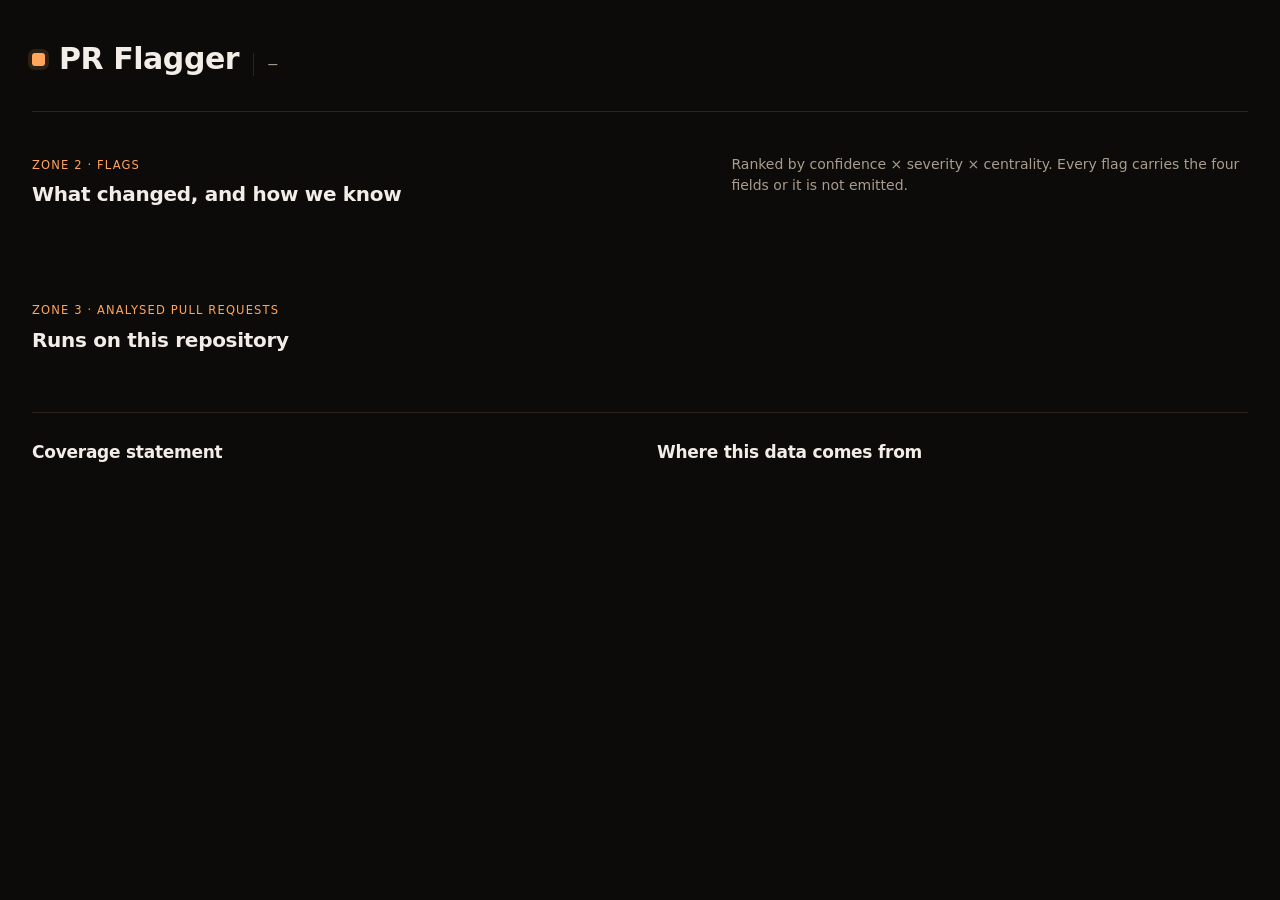
==== prflagger/report/app.html @ 739fe68e "feat(report): add the web interface — payload, renderer, flag cards The static report stays as it is" ====
<!DOCTYPE html>
<html lang="en" data-theme="dark">
<head>
<meta charset="utf-8">
<meta name="viewport" content="width=device-width, initial-scale=1">
<title>PR Flagger</title>
<style>
:root {
  --bg: #0D0B09;
  --surface: #16130F;
  --surface-2: #1F1A15;
  --text: #F2EDE6;
  --text-dim: #A79C8E;
  --line: #2A241D;
  --orange: #FFA55C;
  --orange-dim: #6B4028;
  --red: #FF6B5C;
  --green: #5CD6A0;

  --mono: ui-monospace, SFMono-Regular, "SF Mono", Menlo, Consolas, monospace;
  --sans: ui-sans-serif, system-ui, -apple-system, "Segoe UI", Roboto, sans-serif;
  --pad: 28px;
  --radius: 12px;
}

* { box-sizing: border-box; }

html { background: var(--bg); }

body {
  margin: 0;
  background: var(--bg);
  color: var(--text);
  font: 16px/1.55 var(--sans);
  -webkit-font-smoothing: antialiased;
  text-rendering: optimizeLegibility;
}

h1, h2, h3 { margin: 0; font-weight: 600; letter-spacing: -0.015em; }

a { color: var(--orange); text-decoration: none; border-bottom: 1px solid var(--orange-dim); }
a:hover { border-bottom-color: var(--orange); }

button { font: inherit; color: inherit; background: none; border: 0; cursor: pointer; }

code, pre, .mono { font-family: var(--mono); font-variant-ligatures: none; }

.num { font-variant-numeric: tabular-nums; }

.shell { max-width: 1320px; margin: 0 auto; padding: 0 32px 96px; }

/* ---------------------------------------------------------------- masthead */

.masthead {
  display: grid;
  grid-template-columns: minmax(0, 1fr) auto;
  gap: 22px 56px;
  align-items: end;
  padding: 36px 0 20px;
  border-bottom: 1px solid var(--line);
}

.brand {
  display: flex;
  align-items: baseline;
  gap: 14px;
  flex-wrap: wrap;
}

.brand h1 { font-size: 30px; }

.brand .mark {
  width: 13px; height: 13px; border-radius: 3px;
  background: var(--orange);
  box-shadow: 0 0 0 4px rgba(255, 165, 92, 0.13);
  align-self: center;
}

.brand .repo {
  font-family: var(--mono);
  font-size: 15px;
  color: var(--text-dim);
  padding-left: 14px;
  border-left: 1px solid var(--line);
}

.claim {
  margin: 8px 0 0;
  font-size: 15.5px;
  color: var(--text-dim);
  max-width: 62ch;
}

.claim b { color: var(--text); font-weight: 600; }

.topline {
  display: grid;
  grid-template-columns: repeat(3, minmax(96px, auto));
  gap: 16px 30px;
  margin: 0;
  justify-items: start;
}

.topline div { display: flex; flex-direction: column; gap: 1px; }

.topline dt {
  order: 2;
  font-size: 10.5px;
  letter-spacing: 0.08em;
  text-transform: uppercase;
  color: var(--text-dim);
  max-width: 14ch;
  line-height: 1.3;
}

.topline dd {
  order: 1;
  margin: 0;
  font-size: 23px;
  line-height: 1.15;
  font-variant-numeric: tabular-nums;
}

.topline dd em {
  font-style: normal;
  font-size: 14px;
  color: var(--text-dim);
}

.topline dd.small { font-size: 14.5px; padding-top: 5px; color: var(--text-dim); font-family: var(--mono); }

/* ------------------------------------------------------------------ zones */

.zone { padding: 42px 0 0; }

.zone-head {
  display: flex;
  align-items: baseline;
  justify-content: space-between;
  gap: 24px;
  flex-wrap: wrap;
  margin-bottom: 18px;
}

.zone-head h2 { font-size: 20px; }

.zone-head .kicker {
  font-size: 11.5px;
  letter-spacing: 0.1em;
  text-transform: uppercase;
  color: var(--orange);
  display: block;
  margin-bottom: 5px;
}

.zone-note { color: var(--text-dim); font-size: 14px; max-width: 58ch; margin: 0; }

/* ------------------------------------------------------------------ filters */

.filters {
  display: flex;
  gap: 8px;
  flex-wrap: wrap;
  align-items: center;
  padding: 12px 0 20px;
}

.chip {
  display: inline-flex;
  align-items: center;
  gap: 8px;
  padding: 7px 13px;
  border-radius: 999px;
  background: var(--surface);
  color: var(--text-dim);
  font-size: 13.5px;
  border: 1px solid transparent;
  transition: background 180ms ease-out, color 180ms ease-out;
}

.chip:hover { color: var(--text); background: var(--surface-2); }

.chip[aria-pressed="true"] {
  background: var(--surface-2);
  color: var(--text);
  border-color: var(--orange-dim);
}

.chip .dot { width: 9px; height: 9px; border-radius: 50%; background: currentColor; }

.chip .count { font-variant-numeric: tabular-nums; color: var(--text-dim); }

.chip[aria-pressed="true"] .count { color: var(--text); }

.k-behavior_change { color: var(--red); }
.k-api_change { color: var(--orange); }
.k-coverage_gap { color: #8FB8FF; }
.k-lint_regression { color: var(--text-dim); }
.k-timeout, .k-oom { color: var(--red); }

/* ------------------------------------------------------------------- flags */

.flags { display: flex; flex-direction: column; gap: 10px; }

.flag {
  position: relative;
  background: var(--surface);
  border-radius: var(--radius);
  overflow: hidden;
  scroll-margin-top: 16px;
}

.flag::before {
  content: "";
  position: absolute;
  left: 0; top: 0; bottom: 0;
  width: 3px;
  background: currentColor;
  opacity: 0.85;
}

.flag.is-open { background: var(--surface-2); }

.flag-btn {
  width: 100%;
  display: grid;
  grid-template-columns: 26px 1fr auto;
  gap: 4px 16px;
  align-items: start;
  padding: 18px 22px 18px 20px;
  text-align: left;
}

.flag-btn:hover .what { color: var(--text); }

.caret {
  width: 22px; height: 22px;
  display: grid; place-items: center;
  color: var(--text-dim);
  transition: transform 200ms ease-out, color 200ms ease-out;
}

.flag.is-open .caret { transform: rotate(90deg); color: var(--orange); }

.flag-main { min-width: 0; }

.flag-kind {
  display: inline-flex;
  align-items: center;
  gap: 7px;
  font-size: 11.5px;
  letter-spacing: 0.09em;
  text-transform: uppercase;
  font-weight: 600;
}

.flag-kind .dot { width: 8px; height: 8px; border-radius: 50%; background: currentColor; }

.flag-kind .node-tag {
  color: var(--text-dim);
  letter-spacing: 0.06em;
  font-weight: 500;
  padding-left: 9px;
  border-left: 1px solid var(--line);
}

.sym {
  font-family: var(--mono);
  font-size: 15px;
  color: var(--text);
  margin: 7px 0 0;
  overflow-wrap: anywhere;
  line-height: 1.4;
}

.what {
  margin: 5px 0 0;
  color: var(--text-dim);
  font-size: 14.5px;
  transition: color 180ms ease-out;
  overflow-wrap: anywhere;
}

.where {
  margin: 7px 0 0;
  font-family: var(--mono);
  font-size: 12.5px;
  color: var(--text-dim);
  display: flex;
  gap: 10px;
  flex-wrap: wrap;
  align-items: center;
}

.where span.sep { color: var(--line); }

.metrics {
  display: flex;
  gap: 18px;
  align-items: center;
  padding-top: 2px;
}

.metric { text-align: right; }

.metric .v {
  display: block;
  font-size: 17px;
  font-variant-numeric: tabular-nums;
  line-height: 1.2;
}

.metric .l {
  display: block;
  font-size: 10.5px;
  letter-spacing: 0.07em;
  text-transform: uppercase;
  color: var(--text-dim);
  margin-top: 2px;
}

.meter {
  width: 46px; height: 4px; border-radius: 2px;
  background: var(--line);
  margin: 6px 0 0 auto;
  overflow: hidden;
}

.meter i { display: block; height: 100%; background: currentColor; }

/* expanded body */

.flag-body { display: none; padding: 0 22px 22px 20px; }

.flag.is-open .flag-body { display: block; }

@media (prefers-reduced-motion: no-preference) {
  .flag.is-open .flag-body { animation: unfold 240ms ease-out; }
}

@keyframes unfold {
  from { opacity: 0; transform: translateY(-4px); }
  to { opacity: 1; transform: none; }
}

.field { border-top: 1px solid var(--line); padding: 16px 0 0; margin-top: 4px; }

.field + .field { margin-top: 16px; }

.field h4 {
  margin: 0 0 8px;
  font-size: 11.5px;
  letter-spacing: 0.09em;
  text-transform: uppercase;
  color: var(--text-dim);
  font-weight: 600;
}

pre.evidence {
  margin: 0;
  padding: 14px 16px;
  background: var(--bg);
  border-radius: 8px;
  font-size: 13px;
  line-height: 1.5;
  color: var(--text);
  overflow-x: auto;
  white-space: pre-wrap;
  overflow-wrap: anywhere;
  max-height: 340px;
  overflow-y: auto;
}

.evidence-cap {
  margin: 12px 0 6px;
  font-size: 12.5px;
  color: var(--text-dim);
  font-family: var(--mono);
}

pre.evidence.source { color: var(--text-dim); font-size: 12.5px; max-height: 260px; }

pre.evidence.source::selection { color: var(--text); }

.norm-statement {
  margin: 0;
  font-size: 15.5px;
  color: var(--text);
}

.norm-meta {
  display: flex;
  gap: 8px 20px;
  flex-wrap: wrap;
  margin: 10px 0 0;
  font-size: 13.5px;
  color: var(--text-dim);
}

.norm-meta span.num { color: var(--text); }

.cite { margin: 10px 0 0; font-size: 14.5px; color: var(--text-dim); }

.cite a { margin-right: 2px; }

.no-norm {
  margin: 0;
  font-size: 14.5px;
  color: var(--text-dim);
  border-left: 2px solid var(--orange-dim);
  padding-left: 14px;
}

.facts {
  display: grid;
  grid-template-columns: repeat(auto-fit, minmax(132px, 1fr));
  gap: 12px 20px;
  margin: 0;
}

.facts div { min-width: 0; }

.facts dt {
  font-size: 10.5px;
  letter-spacing: 0.07em;
  text-transform: uppercase;
  color: var(--text-dim);
}

.facts dd {
  margin: 3px 0 0;
  font-size: 14px;
  font-family: var(--mono);
  overflow-wrap: anywhere;
}

.pill {
  display: inline-block;
  padding: 2px 9px;
  border-radius: 999px;
  font-size: 12px;
  font-family: var(--mono);
  background: var(--bg);
  color: var(--text-dim);
}

.pill.passed { color: var(--green); }
.pill.failed, .pill.timeout, .pill.oom, .pill.install_failed, .pill.collection_error { color: var(--red); }

.empty {
  padding: 34px 26px;
  background: var(--surface);
  border-radius: var(--radius);
  color: var(--text-dim);
  font-size: 15px;
  max-width: 70ch;
}

/* ------------------------------------------------------------------ footer */

.footer { margin-top: 56px; padding-top: 26px; border-top: 1px solid var(--line); }

.footer h2 { font-size: 17px; margin-bottom: 14px; }

.two-col { display: grid; grid-template-columns: 1fr 1fr; gap: 34px; }

table.plain { border-collapse: collapse; width: 100%; font-size: 14px; }

table.plain td { padding: 7px 14px 7px 0; vertical-align: top; border-bottom: 1px solid var(--line); }

table.plain td.k { color: var(--text); white-space: nowrap; font-family: var(--mono); font-size: 13px; }

table.plain td.v { color: var(--text-dim); }

.skipped td.k { color: var(--text-dim); }

.legal { margin-top: 26px; font-size: 13px; color: var(--text-dim); max-width: 86ch; }

@media (max-width: 900px) {
  .two-col { grid-template-columns: 1fr; gap: 26px; }
}

@media (max-width: 620px) {
  .shell { padding: 0 16px 64px; }
  .masthead { padding-top: 28px; }
  .brand h1 { font-size: 24px; }
  .brand .repo { padding-left: 0; border-left: 0; }
  .topline { gap: 22px; }
  .topline dd { font-size: 21px; }
  .flag-btn { grid-template-columns: 20px 1fr; padding: 15px 16px 15px 14px; }
  .metrics { grid-column: 2; justify-content: flex-start; padding-top: 10px; }
  .metric { text-align: left; }
  .meter { margin-left: 0; }
  .flag-body { padding: 0 16px 18px 14px; }
}
</style>
</head>
<body>
<div class="shell">

  <header class="masthead">
    <div>
      <div class="brand">
        <span class="mark"></span>
        <h1>PR Flagger</h1>
        <span class="repo" id="repo-name">—</span>
      </div>
      <p class="claim" id="claim"></p>
    </div>
    <dl class="topline" id="topline"></dl>
  </header>

  <section class="zone" id="zone-flags">
    <div class="zone-head">
      <div>
        <span class="kicker">Zone 2 · Flags</span>
        <h2>What changed, and how we know</h2>
      </div>
      <p class="zone-note">Ranked by confidence &times; severity &times; centrality. Every
      flag carries the four fields or it is not emitted.</p>
    </div>
    <div class="filters" id="filters"></div>
    <div class="flags" id="flags"></div>
  </section>

  <section class="zone" id="zone-prs">
    <div class="zone-head">
      <div>
        <span class="kicker">Zone 3 · Analysed pull requests</span>
        <h2>Runs on this repository</h2>
      </div>
    </div>
    <div id="prs"></div>
  </section>

  <footer class="footer">
    <div class="two-col">
      <div>
        <h2>Coverage statement</h2>
        <p class="zone-note" id="coverage-line"></p>
        <table class="plain" id="coverage"></table>
      </div>
      <div>
        <h2>Where this data comes from</h2>
        <table class="plain" id="provenance"></table>
      </div>
    </div>
    <p class="legal" id="legal"></p>
  </footer>

</div>

<script>
"use strict";

const DATA = /*__PRFLAGGER_PAYLOAD__*/null;

/* ------------------------------------------------------------------ helpers */

const $ = (sel) => document.querySelector(sel);

const KIND_LABEL = {
  behavior_change: "behaviour change",
  api_change: "api change",
  coverage_gap: "coverage gap",
  lint_regression: "lint regression",
  timeout: "timeout",
  oom: "out of memory",
};

const NODE_LABEL = {};
(DATA.pipeline ? DATA.pipeline.nodes : []).forEach((node) => {
  NODE_LABEL[node.id] = node.component + " " + node.label;
});

function el(tag, attrs, children) {
  const node = document.createElement(tag);
  for (const key in attrs || {}) {
    const value = attrs[key];
    if (value === null || value === undefined || value === false) continue;
    if (key === "class") node.className = value;
    else if (key === "text") node.textContent = value;
    else node.setAttribute(key, value === true ? "" : String(value));
  }
  (children || []).forEach((child) => {
    if (child === null || child === undefined) return;
    node.appendChild(typeof child === "string" ? document.createTextNode(child) : child);
  });
  return node;
}

function fixed(value, places) {
  return Number(value || 0).toFixed(places === undefined ? 2 : places);
}

function prById(number) {
  return (DATA.prs || []).find((pr) => pr.number === number) || null;
}

function runById(id) {
  return (DATA.runs || []).find((run) => run.id === id) || null;
}

/* ----------------------------------------------------------------- masthead */

function renderMasthead() {
  const profile = DATA.profile || {};
  const counts = DATA.counts || {findings: 0, cited: 0, uncited: 0};
  $("#repo-name").textContent = profile.repo || "unknown repository";

  $("#claim").innerHTML = "";
  $("#claim").append(
    el("b", {text: "Observations, each with evidence."}),
    " This page never says approve, reject or looks fine. It reports what changed, how it" +
      " was measured, which standard of this repository makes it matter, and how confident" +
      " the measurement is."
  );

  const behaviour = (counts.by_kind || {}).behavior_change || 0;
  const discard = (DATA.validation || []).length
    ? Math.round(
        (DATA.validation.reduce((total, round) => total + round.discard_rate, 0) /
          DATA.validation.length) *
          100
      ) + "%"
    : "—";
  const rows = [
    ["Flags", String(counts.findings), null, null],
    ["Behaviour changes", String(behaviour), null, null],
    ["Citing a repo standard", String(counts.cited), " of " + counts.findings, null],
    ["Pull requests analysed", String((DATA.prs || []).length), null, null],
    ["Sandbox runs recorded", String((DATA.runs || []).length), null, null],
    ["Generated tests discarded on base", discard, null, null],
  ];
  const list = $("#topline");
  list.innerHTML = "";
  rows.forEach(([label, value, suffix, cls]) => {
    const dd = el("dd", {class: cls || null}, [value]);
    if (suffix) dd.appendChild(el("em", {text: suffix}));
    list.appendChild(el("div", {}, [dd, el("dt", {text: label})]));
  });
}

/* -------------------------------------------------------------------- flags */

const state = {kinds: new Set(), openFlags: new Set()};

function visibleFindings() {
  const findings = DATA.findings || [];
  if (state.kinds.size === 0) return findings;
  return findings.filter((finding) => state.kinds.has(finding.kind));
}

function renderFilters() {
  const bar = $("#filters");
  bar.innerHTML = "";
  const byKind = (DATA.counts || {}).by_kind || {};
  const kinds = Object.keys(byKind).sort((a, b) => byKind[b] - byKind[a]);

  bar.appendChild(
    el(
      "button",
      {
        class: "chip",
        "aria-pressed": state.kinds.size === 0,
        onclick: "",
        "data-kind": "",
      },
      [el("span", {text: "All"}), el("span", {class: "count num", text: String((DATA.findings || []).length)})]
    )
  );

  kinds.forEach((kind) => {
    bar.appendChild(
      el(
        "button",
        {
          class: "chip k-" + kind,
          "aria-pressed": state.kinds.has(kind),
          "data-kind": kind,
        },
        [
          el("span", {class: "dot"}),
          el("span", {text: KIND_LABEL[kind] || kind}),
          el("span", {class: "count num", text: String(byKind[kind])}),
        ]
      )
    );
  });

  bar.querySelectorAll("button").forEach((button) => {
    button.addEventListener("click", () => {
      const kind = button.getAttribute("data-kind");
      if (!kind) state.kinds.clear();
      else if (state.kinds.has(kind)) state.kinds.delete(kind);
      else state.kinds.add(kind);
      renderFilters();
      renderFlags();
    });
  });
}

function flagCard(finding) {
  const open = state.openFlags.has(finding.id);
  const card = el("article", {
    class: "flag k-" + finding.kind + (open ? " is-open" : ""),
    id: "flag-" + finding.id,
    "data-node": finding.node,
  });

  const header = el("button", {class: "flag-btn", "aria-expanded": open}, [
    el("span", {class: "caret"}, [caretIcon()]),
    el("span", {class: "flag-main"}, [
      el("span", {class: "flag-kind"}, [
        el("span", {class: "dot"}),
        el("span", {text: KIND_LABEL[finding.kind] || finding.kind}),
        el("span", {class: "node-tag", text: NODE_LABEL[finding.node] || finding.node}),
      ]),
      el("p", {class: "sym", text: finding.symbol}),
      el("p", {class: "what", text: observation(finding)}),
      whereLine(finding),
    ]),
    el("span", {class: "metrics"}, [
      el("span", {class: "metric"}, [
        el("span", {class: "v", text: fixed(finding.confidence)}),
        el("span", {class: "l", text: "confidence"}),
        meter(finding.confidence),
      ]),
      el("span", {class: "metric"}, [
        el("span", {class: "v", text: fixed(finding.severity)}),
        el("span", {class: "l", text: "severity"}),
        meter(finding.severity),
      ]),
    ]),
  ]);

  header.addEventListener("click", () => {
    if (state.openFlags.has(finding.id)) state.openFlags.delete(finding.id);
    else state.openFlags.add(finding.id);
    const isOpen = state.openFlags.has(finding.id);
    card.classList.toggle("is-open", isOpen);
    header.setAttribute("aria-expanded", String(isOpen));
  });

  card.appendChild(header);
  card.appendChild(flagBody(finding));
  return card;
}

/* The probes name the symbol inside the observation, and the card already shows it as
   its heading; repeating it twice reads as a stutter. The text itself is untouched. */
function observation(finding) {
  const text = finding.what_changed;
  if (text.startsWith(finding.symbol + " ")) return text.slice(finding.symbol.length + 1);
  if (text.startsWith(finding.symbol + ":")) return text.slice(finding.symbol.length + 1).trim();
  return text;
}

function whereLine(finding) {
  const where = finding.where || {};
  const line = el("p", {class: "where"});
  const bits = [];
  if (finding.pr) {
    bits.push(
      el("a", {href: prUrl(finding.pr), target: "_blank", rel: "noopener", text: "#" + finding.pr})
    );
  }
  if (where.file) {
    const label = where.file + (where.line_start ? ":" + where.line_start : "");
    bits.push(
      where.url
        ? el("a", {href: where.url, target: "_blank", rel: "noopener", text: label})
        : el("span", {text: label})
    );
  }
  if (finding.run) {
    const run = runById(finding.run);
    if (run) bits.push(el("span", {class: "pill " + run.outcome, text: run.outcome}));
  }
  bits.forEach((bit, index) => {
    if (index) line.appendChild(el("span", {class: "sep", text: "/"}));
    line.appendChild(bit);
  });
  return bits.length ? line : null;
}

function caretIcon() {
  const svg = document.createElementNS("http://www.w3.org/2000/svg", "svg");
  svg.setAttribute("viewBox", "0 0 16 16");
  svg.setAttribute("width", "13");
  svg.setAttribute("height", "13");
  svg.setAttribute("aria-hidden", "true");
  const path = document.createElementNS("http://www.w3.org/2000/svg", "path");
  path.setAttribute("d", "M5 2.5 L11 8 L5 13.5");
  path.setAttribute("fill", "none");
  path.setAttribute("stroke", "currentColor");
  path.setAttribute("stroke-width", "1.8");
  path.setAttribute("stroke-linecap", "round");
  path.setAttribute("stroke-linejoin", "round");
  svg.appendChild(path);
  return svg;
}

function meter(value) {
  return el("span", {class: "meter"}, [
    el("i", {style: "width:" + Math.round(Math.max(0, Math.min(1, value)) * 100) + "%"}),
  ]);
}

function flagBody(finding) {
  const body = el("div", {class: "flag-body"});

  const evidence = el("div", {class: "field"}, [
    el("h4", {text: "How we know"}),
    el("pre", {class: "evidence", text: finding.how_we_know}),
  ]);
  const where = finding.where || {};
  if (where.excerpt) {
    evidence.appendChild(
      el("p", {class: "evidence-cap"}, [
        "The code it refers to, at head: ",
        where.url
          ? el("a", {
              href: where.url,
              target: "_blank",
              rel: "noopener",
              text: where.file + ":" + where.line_start + "-" + where.line_end,
            })
          : el("span", {text: where.file}),
      ])
    );
    evidence.appendChild(el("pre", {class: "evidence source", text: where.excerpt}));
  }
  body.appendChild(evidence);

  const normField = el("div", {class: "field"}, [el("h4", {text: "Repo standard"})]);
  if (finding.norm) {
    normField.appendChild(el("p", {class: "norm-statement", text: "“" + finding.norm.statement + "”"}));
    const meta = el("p", {class: "norm-meta"});
    const mined = finding.norm.support > 0 || finding.norm.distinct_reviewers > 0;
    if (mined) {
      meta.append(
        el("span", {}, [el("span", {class: "num", text: String(finding.norm.support)}), " enforcing review comments"]),
        el("span", {}, [el("span", {class: "num", text: String(finding.norm.distinct_reviewers)}), " distinct reviewers"]),
        el("span", {}, ["scope ", el("span", {class: "num", text: finding.norm.scope})]),
        el("span", {}, ["norm confidence ", el("span", {class: "num", text: fixed(finding.norm.confidence)})])
      );
    } else {
      meta.append(
        el("span", {}, ["declared, not mined — ", el("span", {class: "num", text: declaredSource(finding.norm.id)})]),
        el("span", {}, ["scope ", el("span", {class: "num", text: finding.norm.scope})])
      );
    }
    normField.appendChild(meta);
    normField.appendChild(citation(finding));
  } else {
    normField.appendChild(
      el("p", {
        class: "no-norm",
        text:
          "No repo standard is cited, and none is required: a behaviour recorded on base " +
          "that no longer holds at head is a fact about this diff on its own.",
      })
    );
  }
  body.appendChild(normField);

  const run = runById(finding.run);
  const pr = prById(finding.pr);
  const facts = el("dl", {class: "facts"});
  facts.append(
    fact("Produced by", NODE_LABEL[finding.node] || finding.node),
    fact("Pull request", pr ? "#" + pr.number + " " + pr.author : "—"),
    fact("Head commit", pr ? pr.head.slice(0, 10) : "—")
  );
  if (run) {
    facts.append(
      fact("Sandbox outcome", run.outcome, "pill " + run.outcome),
      fact("Wall time", run.wall_s + "s"),
      fact("Memory cap", run.memory_mb + " MB"),
      fact("Network", "disabled")
    );
  }
  body.appendChild(el("div", {class: "field"}, [el("h4", {text: "Provenance"}), facts]));
  return body;
}

function fact(label, value, pillClass) {
  return el("div", {}, [
    el("dt", {text: label}),
    el("dd", {}, [pillClass ? el("span", {class: pillClass, text: value}) : document.createTextNode(value)]),
  ]);
}

function citation(finding) {
  const norm = finding.norm;
  const history = ((DATA.profile || {}).norm_history || {})[norm.id] || [];
  if (norm.evidence_prs && norm.evidence_prs.length) {
    const line = el("p", {class: "cite"}, ["This repo required this in "]);
    norm.evidence_prs.forEach((number, index) => {
      const url = (finding.evidence_urls || {})[String(number)] || prUrl(number);
      line.appendChild(el("a", {href: url, target: "_blank", rel: "noopener", text: "#" + number}));
      if (index < norm.evidence_prs.length - 1) line.appendChild(document.createTextNode(", "));
    });
    line.appendChild(document.createTextNode("."));
    return line;
  }
  if (history.length) {
    const line = el("p", {class: "cite"}, [
      "Declared by the repository's own configuration. The declaration itself was last changed in ",
    ]);
    history.forEach((row, index) => {
      line.appendChild(
        el("a", {href: row.url, target: "_blank", rel: "noopener", text: "#" + row.pr, title: row.title})
      );
      if (index < history.length - 1) line.appendChild(document.createTextNode(", "));
    });
    line.appendChild(document.createTextNode("."));
    return line;
  }
  return el("p", {class: "cite", text: "Declared by the repository's own configuration."});
}

/* Which file in the repository declares this standard. The Brain keeps the declared
   config separately from the mined norms, so this is a lookup, not a guess. */
function declaredSource(normId) {
  const declared = (DATA.profile || {}).declared || {};
  const history = ((DATA.profile || {}).norm_history || {})[normId] || [];
  if (history.length && history[0].file) return history[0].file;
  if (normId.indexOf("ruff") !== -1 && declared.linter) return declared.linter + " config";
  if (normId.indexOf("types") !== -1 && declared.type_checker) return declared.type_checker + " config";
  return "the repository's own config";
}

function prUrl(number) {
  const repo = (DATA.profile || {}).repo;
  return repo ? "https://github.com/" + repo + "/pull/" + number : "#";
}

function renderFlags() {
  const host = $("#flags");
  host.innerHTML = "";
  const findings = visibleFindings();
  if (!findings.length) {
    host.appendChild(
      el("p", {
        class: "empty",
        text:
          "No flags match this filter. That is not an approval: it means nothing in this " +
          "selection was measured as changed. The coverage statement below says what was " +
          "checked and what was not.",
      })
    );
    return;
  }
  findings.forEach((finding) => host.appendChild(flagCard(finding)));
}

/* ---------------------------------------------------------------------- prs */

function renderPrs() {
  const host = $("#prs");
  host.innerHTML = "";
  const prs = DATA.prs || [];
  if (!prs.length) {
    host.appendChild(el("p", {class: "empty", text: "No pull requests have been analysed in this run."}));
    return;
  }
  const table = el("table", {class: "plain"});
  prs.forEach((pr) => {
    table.appendChild(
      el("tr", {}, [
        el("td", {class: "k", text: "#" + pr.number}),
        el("td", {class: "v"}, [
          el("div", {text: pr.title}),
          el("div", {
            class: "mono",
            style: "font-size:12.5px;color:var(--text-dim);margin-top:3px",
            text:
              pr.author +
              " · " +
              (pr.merged_at || "").slice(0, 10) +
              " · +" +
              pr.insertions +
              "/-" +
              pr.deletions +
              " · " +
              pr.finding_ids.length +
              " flag(s)",
          }),
        ]),
      ])
    );
  });
  host.appendChild(table);
}

/* ------------------------------------------------------------------- footer */

function renderFooter() {
  const coverage = ((DATA.profile || {}).coverage) || {verified: [], skipped: []};
  const verified = coverage.verified || [];
  const skipped = coverage.skipped || [];
  $("#coverage-line").textContent =
    "Verified " + verified.length + " of " + (verified.length + skipped.length) +
    " areas. What was skipped is named, never implied.";

  const table = $("#coverage");
  table.innerHTML = "";
  verified.forEach((row) => {
    table.appendChild(
      el("tr", {}, [el("td", {class: "k", text: row.module}), el("td", {class: "v", text: row.detail})])
    );
  });
  skipped.forEach((row) => {
    table.appendChild(
      el("tr", {class: "skipped"}, [
        el("td", {class: "k", text: row.module}),
        el("td", {class: "v", text: "skipped — " + row.reason}),
      ])
    );
  });

  const prov = $("#provenance");
  prov.innerHTML = "";
  (DATA.provenance || []).forEach((row) => {
    prov.appendChild(
      el("tr", {}, [
        el("td", {class: "k", text: row.dataset}),
        el("td", {class: "v"}, [
          el("div", {text: row.source}),
          el("div", {style: "color:var(--text-dim);margin-top:2px", text: row.detail}),
        ]),
      ])
    );
  });

  $("#legal").textContent =
    "PR Flagger runs mechanical probes and reports facts. It does not review code, score a " +
    "pull request, or recommend a decision. Where it could not measure something, it says so. " +
    "This page was generated from " +
    ((DATA.profile || {}).repo || "the target repository") +
    " at " +
    (DATA.generated_at || "").replace("T", " ").replace("Z", " UTC") +
    " and contains no network requests.";
}

/* --------------------------------------------------------------------- boot */

renderMasthead();
renderFilters();
renderFlags();
renderPrs();
renderFooter();
</script>
</body>
</html>
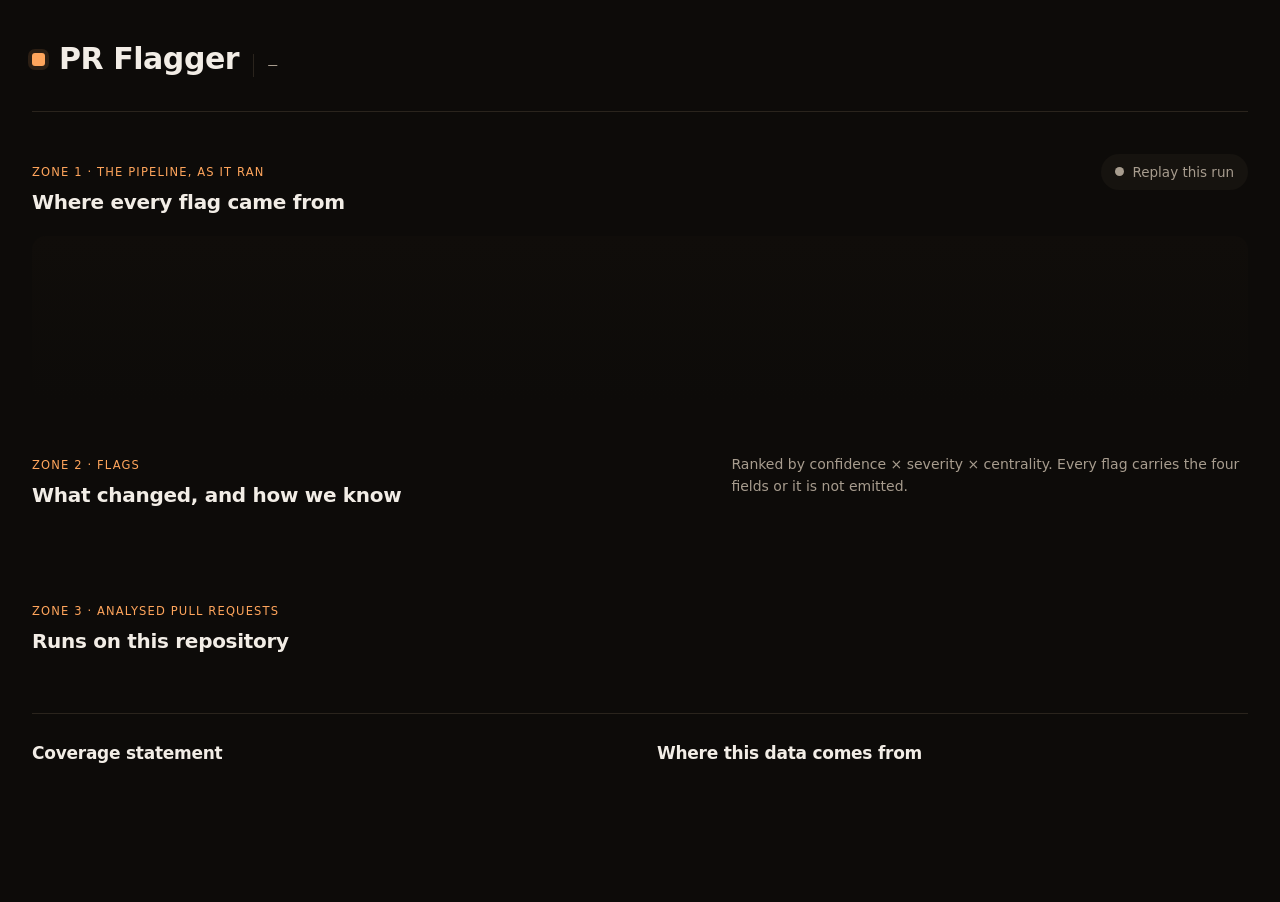
==== commit 48bd94f0: "feat(report): draw the pipeline as the run's live status display The map is the upper zone of the in" ====
--- a/prflagger/report/app.html
+++ b/prflagger/report/app.html
@@ -16,6 +16,9 @@
   --orange-dim: #6B4028;
   --red: #FF6B5C;
   --green: #5CD6A0;
+  /* Derived from the two orange tokens for the severity ramp: 1.0 red, 0.8 orange,
+     0.5 this, 0.3 text-dim. Verified against --surface at 5.8:1. */
+  --orange-mid: #C97F45;
 
   --mono: ui-monospace, SFMono-Regular, "SF Mono", Menlo, Consolas, monospace;
   --sans: ui-sans-serif, system-ui, -apple-system, "Segoe UI", Roboto, sans-serif;
@@ -154,6 +157,160 @@
 }
 
 .zone-note { color: var(--text-dim); font-size: 14px; max-width: 58ch; margin: 0; }
+
+/* ---------------------------------------------------------------------- map */
+
+.map-controls { display: flex; gap: 8px; align-items: center; flex-wrap: wrap; }
+
+.map-wrap {
+  background: linear-gradient(180deg, #100D0A 0%, var(--bg) 100%);
+  border-radius: 14px;
+  padding: 10px 6px 4px;
+}
+
+#map { width: 100%; height: auto; display: block; }
+
+/* Wiring. Idle wiring is --orange-dim so it recedes; live wiring is --orange, and the
+   gap between the two is the whole effect. Neither carries text. */
+.wire { fill: none; stroke: var(--orange-dim); stroke-width: 1.6; }
+
+.wire.is-live { stroke: var(--orange); stroke-width: 2; opacity: 0.55; }
+
+.wire.is-dead { stroke: var(--red); opacity: 0.4; stroke-dasharray: 5 5; }
+
+.wire-flow {
+  fill: none;
+  stroke: var(--orange);
+  stroke-width: 2.4;
+  stroke-linecap: round;
+  stroke-dasharray: 16 420;
+  stroke-dashoffset: 436;
+  opacity: 0;
+}
+
+.wire-flow.is-flowing { opacity: 1; animation: flow 900ms linear infinite; }
+
+@keyframes flow { to { stroke-dashoffset: 0; } }
+
+@media (prefers-reduced-motion: reduce) {
+  .wire-flow.is-flowing { animation: none; stroke-dasharray: none; opacity: 0.8; }
+}
+
+.arrow { fill: var(--orange-dim); }
+.arrow.is-live { fill: var(--orange); opacity: 0.7; }
+.arrow.is-dead { fill: var(--red); opacity: 0.5; }
+
+/* Nodes */
+
+.node { cursor: pointer; }
+
+.node .box {
+  fill: var(--surface);
+  stroke: var(--line);
+  stroke-width: 1;
+  transition: fill 200ms ease-out, stroke 200ms ease-out;
+}
+
+.node .rail { fill: var(--orange-dim); transition: fill 200ms ease-out; }
+
+.node .comp {
+  font: 600 11px var(--mono);
+  letter-spacing: 0.08em;
+  fill: var(--text-dim);
+  transition: fill 200ms ease-out;
+}
+
+.node .lab { font: 600 15px var(--sans); fill: var(--text-dim); transition: fill 200ms ease-out; }
+
+.node .det { font: 400 11.5px var(--sans); fill: var(--text-dim); opacity: 0.85; }
+
+.node .count-badge { font: 600 12px var(--mono); fill: var(--bg); }
+
+.node.is-complete .box { fill: var(--surface-2); stroke: #3A2E22; }
+.node.is-complete .rail { fill: var(--orange); }
+.node.is-complete .lab { fill: var(--text); }
+.node.is-complete .comp { fill: var(--orange); }
+
+.node.is-active .box { fill: #241C14; stroke: var(--orange); stroke-width: 1.6; }
+.node.is-active .rail { fill: var(--orange); }
+.node.is-active .lab, .node.is-active .comp { fill: var(--orange); }
+
+.node.is-failed .box, .node.is-timeout .box, .node.is-oom .box {
+  fill: #221310;
+  stroke: var(--red);
+}
+
+.node.is-failed .rail, .node.is-timeout .rail, .node.is-oom .rail { fill: var(--red); }
+.node.is-failed .comp, .node.is-timeout .comp, .node.is-oom .comp { fill: var(--red); }
+.node.is-failed .lab, .node.is-timeout .lab, .node.is-oom .lab { fill: var(--text); }
+
+.node.is-selected .box { stroke: var(--orange); stroke-width: 2; }
+
+.node .halo { fill: none; stroke: var(--orange); stroke-width: 1; opacity: 0; }
+
+.node.is-active .halo { opacity: 0.5; }
+
+@media (prefers-reduced-motion: no-preference) {
+  .node.is-active .halo { animation: throb 1400ms ease-out infinite; }
+}
+
+@keyframes throb {
+  0% { opacity: 0.55; transform: scale(1); }
+  70% { opacity: 0; transform: scale(1.035); }
+  100% { opacity: 0; transform: scale(1.035); }
+}
+
+#map.has-selection .node { opacity: 0.4; transition: opacity 200ms ease-out; }
+
+#map.has-selection .node.is-selected { opacity: 1; }
+
+.node:hover .box { stroke: var(--orange); }
+
+.node:focus-visible .box { stroke: var(--orange); stroke-width: 2; }
+
+.node .marker { stroke: var(--bg); stroke-width: 1; }
+
+.marker.sev-1 { fill: var(--red); }
+.marker.sev-08 { fill: var(--orange); }
+.marker.sev-05 { fill: var(--orange-mid); }
+.marker.sev-03 { fill: var(--text-dim); }
+
+.node .marker-more { font: 600 10.5px var(--mono); fill: var(--text-dim); }
+
+.vitals-head {
+  font: 600 10.5px var(--mono);
+  letter-spacing: 0.1em;
+  fill: var(--orange);
+}
+
+.vitals-row { font: 400 12.5px var(--mono); fill: var(--text-dim); }
+
+.vitals-note { font: 400 12.5px var(--sans); fill: var(--text-dim); }
+
+.chip[hidden] { display: none; }
+
+.map-foot {
+  display: flex;
+  justify-content: space-between;
+  gap: 24px;
+  flex-wrap: wrap;
+  padding: 12px 4px 0;
+}
+
+.legend { display: flex; gap: 18px; flex-wrap: wrap; font-size: 12.5px; color: var(--text-dim); }
+
+.legend span { display: inline-flex; align-items: center; gap: 7px; }
+
+.legend i {
+  width: 11px; height: 11px; border-radius: 3px;
+  background: var(--surface); border: 1px solid var(--line);
+  display: inline-block;
+}
+
+.legend i.complete { background: var(--surface-2); border-color: var(--orange); }
+.legend i.active { background: #241C14; border-color: var(--orange); }
+.legend i.failed { background: #221310; border-color: var(--red); }
+.legend i.marker { border-radius: 50%; background: var(--red); border: 0; width: 9px; height: 9px; }
 
 /* ------------------------------------------------------------------ filters */
 
@@ -192,9 +349,12 @@
 
 .chip[aria-pressed="true"] .count { color: var(--text); }
 
+/* Colour encodes severity, not category: the ramp is the probe severities from the
+   spec — behaviour 1.0, api 0.8, coverage 0.5, lint 0.3 — so a glance at the rail
+   ranks the card. The kind is spelled out in words next to it. */
 .k-behavior_change { color: var(--red); }
 .k-api_change { color: var(--orange); }
-.k-coverage_gap { color: #8FB8FF; }
+.k-coverage_gap { color: var(--orange-mid); }
 .k-lint_regression { color: var(--text-dim); }
 .k-timeout, .k-oom { color: var(--red); }
 
@@ -509,6 +669,31 @@
     </div>
     <dl class="topline" id="topline"></dl>
   </header>
+
+  <section class="zone" id="zone-map">
+    <div class="zone-head">
+      <div>
+        <span class="kicker">Zone 1 · The pipeline, as it ran</span>
+        <h2 id="map-title">Where every flag came from</h2>
+      </div>
+      <div class="map-controls">
+        <button class="chip" id="replay-run" aria-pressed="false">
+          <span class="dot"></span><span id="replay-label">Replay this run</span>
+        </button>
+        <button class="chip" id="clear-node" hidden>Clear node filter</button>
+      </div>
+    </div>
+    <div class="map-wrap">
+      <svg id="map" role="img" aria-labelledby="map-title" preserveAspectRatio="xMidYMid meet">
+        <g id="wires"></g>
+        <g id="nodes"></g>
+      </svg>
+    </div>
+    <div class="map-foot">
+      <div class="legend" id="legend"></div>
+      <p class="zone-note" id="map-note"></p>
+    </div>
+  </section>
 
   <section class="zone" id="zone-flags">
     <div class="zone-head">
@@ -641,21 +826,516 @@
   });
 }
 
+/* ---------------------------------------------------------------------- map */
+
+/* Two hand-laid layouts rather than a force simulation: the pipeline has one correct
+   reading order and a solver would keep re-deciding it. Wide is the data flow as the
+   spec draws it; narrow is the same graph as a single column. */
+const WIDE = {
+  width: 1320,
+  height: 486,
+  box: {w: 172, h: 64},
+  at: {
+    pr: [40, 32, 132, 64],
+    c2: [228, 32],
+    c3: [424, 32],
+    c1base: [620, 32],
+    filter: [620, 124],
+    c1head: [620, 216],
+    c4: [856, 216],
+    c10: [1112, 272, 176, 98],
+    c5: [40, 306],
+    c6: [236, 306],
+    c7: [432, 306],
+    c8: [628, 306],
+    c9: [40, 400, 176, 64],
+  },
+  // The terminus takes three inputs at three heights, so nothing crosses.
+  merge: {c4: [1066, 296], c8: [1046, 320], c9: [1026, 344]},
+};
+
+const NARROW = {
+  width: 420,
+  height: 1112,
+  box: {w: 286, h: 60},
+  at: {
+    pr: [67, 8, 286, 52],
+    c2: [67, 84],
+    c3: [67, 160],
+    c1base: [67, 236],
+    filter: [67, 312],
+    c1head: [67, 388],
+    c4: [67, 464],
+    c5: [67, 564],
+    c6: [67, 640],
+    c7: [67, 716],
+    c8: [67, 792],
+    c9: [67, 892],
+    c10: [67, 1016, 286, 66],
+  },
+};
+
+const SVG_NS = "http://www.w3.org/2000/svg";
+
+const state = {
+  kinds: new Set(),
+  node: null,
+  openFlags: new Set(),
+  highlight: null,
+  replaying: false,
+};
+
+function svg(tag, attrs, children) {
+  const node = document.createElementNS(SVG_NS, tag);
+  for (const key in attrs || {}) {
+    const value = attrs[key];
+    if (value === null || value === undefined || value === false) continue;
+    if (key === "text") node.textContent = String(value);
+    else node.setAttribute(key, String(value));
+  }
+  (children || []).forEach((child) => child && node.appendChild(child));
+  return node;
+}
+
+function layout() {
+  return window.innerWidth < 760 ? NARROW : WIDE;
+}
+
+function geometry(nodeId, plan) {
+  const at = plan.at[nodeId];
+  if (!at) return null;
+  return {x: at[0], y: at[1], w: at[2] || plan.box.w, h: at[3] || plan.box.h};
+}
+
+function nodeById(id) {
+  return (DATA.pipeline ? DATA.pipeline.nodes : []).find((node) => node.id === id) || null;
+}
+
+function findingsForNode(id) {
+  return (DATA.findings || []).filter((finding) => finding.node === id);
+}
+
+function severityClass(severity) {
+  if (severity >= 0.95) return "sev-1";
+  if (severity >= 0.7) return "sev-08";
+  if (severity >= 0.45) return "sev-05";
+  return "sev-03";
+}
+
+/* A node counts as live when this run actually put data through it. Idle and failed
+   nodes stay on the map: a component that could not run is a fact about the run. */
+function isLive(node) {
+  return node && (node.status === "complete" || node.status === "active");
+}
+
+function wirePath(edge, plan) {
+  const from = geometry(edge.from, plan);
+  const to = geometry(edge.to, plan);
+  if (!from || !to) return null;
+  const narrow = plan === NARROW;
+  const fromRight = [from.x + from.w, from.y + from.h / 2];
+  const fromBottom = [from.x + from.w / 2, from.y + from.h];
+  const toLeft = [to.x, to.y + to.h / 2];
+  const toTop = [to.x + to.w / 2, to.y];
+
+  if (narrow) {
+    // Straight down the column, except the three that jump to the terminus.
+    if (edge.to === "c10" && edge.from !== "c9") {
+      const side = edge.from === "c4" ? to.x + to.w + 22 : to.x - 22;
+      const mid = fromRight[1];
+      const anchorX = edge.from === "c4" ? fromRight[0] : from.x;
+      const entry = edge.from === "c4" ? to.x + to.w : to.x;
+      return {
+        d: `M ${anchorX} ${mid} H ${side} V ${to.y + to.h / 2} H ${entry}`,
+        head: [entry, to.y + to.h / 2, edge.from === "c4" ? 180 : 0],
+      };
+    }
+    return {
+      d: `M ${fromBottom[0]} ${fromBottom[1]} V ${toTop[1]}`,
+      head: [toTop[0], toTop[1], 90],
+    };
+  }
+
+  // The brain chain and the probes merge into the report from the left, at their own
+  // heights, so three arrows arrive without ever crossing.
+  if (edge.to === "c10") {
+    const merge = (plan.merge || {})[edge.from];
+    if (!merge) return null;
+    const [turnX, entryY] = merge;
+    return {
+      d: `M ${fromRight[0]} ${fromRight[1]} H ${turnX} V ${entryY} H ${to.x}`,
+      head: [to.x, entryY, 0],
+    };
+  }
+  if (from.x === to.x) {
+    return {
+      d: `M ${fromBottom[0]} ${fromBottom[1]} V ${toTop[1]}`,
+      head: [toTop[0], toTop[1], 90],
+    };
+  }
+  return {
+    d: `M ${fromRight[0]} ${fromRight[1]} H ${toLeft[0]}`,
+    head: [toLeft[0], toLeft[1], 0],
+  };
+}
+
+function renderMap() {
+  const plan = layout();
+  const map = $("#map");
+  map.setAttribute("viewBox", `0 0 ${plan.width} ${plan.height}`);
+  map.classList.toggle("has-selection", Boolean(state.node || state.highlight));
+  const wires = $("#wires");
+  const nodes = $("#nodes");
+  wires.innerHTML = "";
+  nodes.innerHTML = "";
+
+  (DATA.pipeline ? DATA.pipeline.edges : []).forEach((edge) => {
+    const path = wirePath(edge, plan);
+    if (!path) return;
+    const source = nodeById(edge.from);
+    const target = nodeById(edge.to);
+    const live = isLive(source) && isLive(target);
+    const dead = source && (source.status === "failed" || source.status === "idle");
+    const cls = live ? " is-live" : dead ? " is-dead" : "";
+    wires.appendChild(
+      svg("path", {class: "wire" + cls, d: path.d, "data-edge": edge.from + ">" + edge.to})
+    );
+    wires.appendChild(
+      svg("path", {
+        class: "wire-flow",
+        d: path.d,
+        "data-flow": edge.from + ">" + edge.to,
+      })
+    );
+    const [hx, hy, rotation] = path.head;
+    wires.appendChild(
+      svg("path", {
+        class: "arrow" + cls,
+        d: "M 0 0 L -9 -4.6 L -9 4.6 Z",
+        transform: `translate(${hx} ${hy}) rotate(${rotation})`,
+      })
+    );
+  });
+
+  const facts = vitals(plan);
+  if (facts) wires.appendChild(facts);
+
+  (DATA.pipeline ? DATA.pipeline.nodes : []).forEach((node) => {
+    const box = geometry(node.id, plan);
+    if (!box) return;
+    nodes.appendChild(nodeGroup(node, box, plan));
+  });
+}
+
+function nodeGroup(node, box, plan) {
+  const produced = findingsForNode(node.id);
+  const group = svg("g", {
+    class:
+      "node is-" +
+      node.status +
+      (state.node === node.id ? " is-selected" : "") +
+      (state.highlight === node.id ? " is-selected" : ""),
+    "data-node": node.id,
+    tabindex: "0",
+    role: "button",
+    "aria-label":
+      node.component +
+      " " +
+      node.label +
+      ": " +
+      node.status +
+      (node.detail ? ", " + node.detail : "") +
+      (produced.length ? ", " + produced.length + " flags" : ""),
+  });
+
+  group.appendChild(
+    svg("rect", {
+      class: "halo",
+      x: box.x - 4,
+      y: box.y - 4,
+      width: box.w + 8,
+      height: box.h + 8,
+      rx: 12,
+      style: "transform-origin: " + (box.x + box.w / 2) + "px " + (box.y + box.h / 2) + "px",
+    })
+  );
+  group.appendChild(
+    svg("rect", {class: "box", x: box.x, y: box.y, width: box.w, height: box.h, rx: 10})
+  );
+  group.appendChild(
+    svg("rect", {class: "rail", x: box.x, y: box.y + 10, width: 3, height: box.h - 20, rx: 1.5})
+  );
+  // Every label is clipped to its own box: a detail line that escapes its node reads as
+  // a connection to the node beside it.
+  const clipId = "clip-" + node.id;
+  const clipped = svg("g", {"clip-path": "url(#" + clipId + ")"});
+  clipped.appendChild(
+    svg("clipPath", {id: clipId}, [
+      svg("rect", {x: box.x, y: box.y, width: box.w - 8, height: box.h, rx: 10}),
+    ])
+  );
+  clipped.appendChild(
+    svg("text", {class: "comp", x: box.x + 14, y: box.y + 21, text: node.component.toUpperCase()})
+  );
+  clipped.appendChild(svg("text", {class: "lab", x: box.x + 14, y: box.y + 41, text: node.label}));
+
+  const detail = statusLine(node, box);
+  if (detail) {
+    clipped.appendChild(
+      svg("text", {class: "det", x: box.x + 14, y: box.y + box.h - 9, text: detail})
+    );
+  }
+  group.appendChild(clipped);
+
+  if (produced.length) {
+    const markers = svg("g", {class: "markers"});
+    const shown = produced.slice(0, plan === NARROW ? 10 : 7);
+    shown.forEach((finding, index) => {
+      markers.appendChild(
+        svg("circle", {
+          class: "marker " + severityClass(finding.severity),
+          cx: box.x + box.w - 16 - index * 13,
+          cy: box.y + 14,
+          r: 4.6,
+          "data-finding": finding.id,
+        })
+      );
+    });
+    if (produced.length > shown.length) {
+      markers.appendChild(
+        svg("text", {
+          class: "marker-more",
+          x: box.x + box.w - 20 - shown.length * 13,
+          y: box.y + 18,
+          "text-anchor": "end",
+          text: "+" + (produced.length - shown.length),
+        })
+      );
+    }
+    group.appendChild(markers);
+  }
+
+  const activate = () => selectNode(node.id === state.node ? null : node.id);
+  group.addEventListener("click", activate);
+  group.addEventListener("keydown", (event) => {
+    if (event.key === "Enter" || event.key === " ") {
+      event.preventDefault();
+      activate();
+    }
+  });
+  return group;
+}
+
+/* The measured numbers come first and the prose second, because the numbers are what a
+   node's line is for. Anything past the box is clipped, so the budget is generous. */
+function statusLine(node, box) {
+  const bits = [];
+  if (node.count !== null && node.count !== undefined) bits.push(node.count + " out");
+  if (node.duration_s) bits.push(node.duration_s + "s");
+  const measured = bits.join(" · ");
+  const text = node.detail ? (measured ? measured + " · " + node.detail : node.detail) : measured;
+  const room = Math.floor((box.w - 30) / 6.05);
+  return text.length > room ? text.slice(0, room - 1).trimEnd() + "…" : text;
+}
+
+/* The isolation facts, in the map's empty quarter. They are the same caps every run in
+   this pass carried, read off the runs themselves rather than off the spec. */
+function vitals(plan) {
+  const runs = DATA.runs || [];
+  if (!runs.length || plan === NARROW) return null;
+  const caps = runs.map((run) => run.memory_mb);
+  const tests = runs.reduce((total, run) => total + run.tests_total, 0);
+  const wall = runs.reduce((total, run) => total + run.wall_s, 0);
+  const odd = runs.filter((run) => ["timeout", "oom"].includes(run.outcome));
+  const lines = [
+    "EVERY EXECUTION IN THIS PASS",
+    "network  disabled (--network=none)",
+    "root fs  read-only, tmpfs for /tmp",
+    "user     1000:1000, all caps dropped",
+    "memory   " + Math.min.apply(null, caps) + "–" + Math.max.apply(null, caps) + " MB, swap capped to match",
+    "",
+    tests.toLocaleString() + " tests executed across " + runs.length + " recorded runs, " + wall.toFixed(1) + "s of wall time",
+    odd.length
+      ? odd.map((run) => run.outcome + " (exit " + run.exit_code + ")").join(", ") + " — returned as outcomes, not raised"
+      : "no timeouts or OOMs in this pass",
+  ];
+  const group = svg("g", {class: "vitals"});
+  lines.forEach((text, index) => {
+    if (!text) return;
+    group.appendChild(
+      svg("text", {
+        class: index === 0 ? "vitals-head" : index >= 6 ? "vitals-note" : "vitals-row",
+        x: 44,
+        y: 138 + index * 19 + (index >= 6 ? 6 : 0),
+        text: text,
+      })
+    );
+  });
+  return group;
+}
+
+function selectNode(id) {
+  state.node = id;
+  state.highlight = null;
+  $("#clear-node").hidden = !id;
+  renderMap();
+  renderFlags();
+  renderFilters();
+}
+
+/* Clicking a flag lights its origin node: the two zones are one instrument, so the
+   link has to be visible in both directions. */
+function highlightNode(id) {
+  state.highlight = id;
+  renderMap();
+  const target = $('#nodes [data-node="' + id + '"]');
+  if (target && target.scrollIntoView) target.scrollIntoView({block: "nearest"});
+}
+
+function renderLegend() {
+  const legend = $("#legend");
+  legend.innerHTML = "";
+  [
+    ["", "idle — did not run"],
+    ["complete", "complete"],
+    ["active", "active"],
+    ["failed", "failed, timed out or OOM"],
+    ["marker", "each dot is a flag produced here"],
+  ].forEach(([cls, label]) => {
+    legend.appendChild(el("span", {}, [el("i", {class: cls || null}), label]));
+  });
+
+  const nodes = (DATA.pipeline ? DATA.pipeline.nodes : []);
+  const ran = nodes.filter(isLive).length;
+  const broken = nodes.filter((node) => ["failed", "timeout", "oom"].includes(node.status));
+  $("#map-note").textContent =
+    ran +
+    " of " +
+    nodes.length +
+    " components ran in this pass. " +
+    (broken.length
+      ? broken.map((node) => node.component + " " + node.label.toLowerCase() + ": " + node.detail).join("; ")
+      : "Click a node to filter the flags below; click a flag to light the node that produced it.");
+}
+
+/* The replay is the recorded order and the recorded durations, compressed to a fixed
+   wall clock so the whole pass is watchable. Nothing here is invented: a node with no
+   measured duration is held for the same short beat as its neighbours. */
+const REPLAY_ORDER = [
+  ["pr", "c2"],
+  ["c2", "c3"],
+  ["c3", "c1base"],
+  ["c1base", "filter"],
+  ["filter", "c1head"],
+  ["c1head", "c4"],
+  ["c5", "c6"],
+  ["c6", "c7"],
+  ["c7", "c8"],
+  ["c9", "c10"],
+  ["c8", "c10"],
+  ["c4", "c10"],
+];
+
+let replayTimers = [];
+
+function stopReplay() {
+  replayTimers.forEach(clearTimeout);
+  replayTimers = [];
+  state.replaying = false;
+  $("#replay-run").setAttribute("aria-pressed", "false");
+  $("#replay-label").textContent = "Replay this run";
+  renderMap();
+}
+
+function replay() {
+  if (state.replaying) {
+    stopReplay();
+    return;
+  }
+  state.replaying = true;
+  $("#replay-run").setAttribute("aria-pressed", "true");
+  $("#replay-label").textContent = "Stop replay";
+
+  const original = {};
+  (DATA.pipeline.nodes || []).forEach((node) => {
+    original[node.id] = node.status;
+    if (isLive(node)) node.status = "idle";
+  });
+  renderMap();
+
+  const reduce = window.matchMedia("(prefers-reduced-motion: reduce)").matches;
+  const step = reduce ? 240 : 420;
+  let clock = 200;
+
+  REPLAY_ORDER.forEach(([from, to]) => {
+    const source = nodeById(from);
+    const target = nodeById(to);
+    if (!source || !target) return;
+    const live = original[from] === "complete" || original[from] === "active";
+    replayTimers.push(
+      setTimeout(() => {
+        source.status = live ? "active" : original[from];
+        renderMap();
+        if (live && !reduce) {
+          const flow = $('#wires [data-flow="' + from + ">" + to + '"]');
+          if (flow) flow.classList.add("is-flowing");
+        }
+      }, clock)
+    );
+    clock += step;
+    replayTimers.push(
+      setTimeout(() => {
+        source.status = original[from];
+        const flow = $('#wires [data-flow="' + from + ">" + to + '"]');
+        if (flow) flow.classList.remove("is-flowing");
+        target.status = original[to] === "idle" ? "idle" : original[to] === "complete" ? "active" : original[to];
+        renderMap();
+      }, clock)
+    );
+  });
+
+  replayTimers.push(
+    setTimeout(() => {
+      Object.keys(original).forEach((id) => {
+        const node = nodeById(id);
+        if (node) node.status = original[id];
+      });
+      stopReplay();
+    }, clock + step)
+  );
+}
+
 /* -------------------------------------------------------------------- flags */
 
-const state = {kinds: new Set(), openFlags: new Set()};
-
 function visibleFindings() {
-  const findings = DATA.findings || [];
-  if (state.kinds.size === 0) return findings;
-  return findings.filter((finding) => state.kinds.has(finding.kind));
+  let findings = DATA.findings || [];
+  if (state.node) findings = findings.filter((finding) => finding.node === state.node);
+  if (state.kinds.size) findings = findings.filter((finding) => state.kinds.has(finding.kind));
+  return findings;
 }
 
 function renderFilters() {
   const bar = $("#filters");
   bar.innerHTML = "";
-  const byKind = (DATA.counts || {}).by_kind || {};
+  const pool = state.node
+    ? (DATA.findings || []).filter((finding) => finding.node === state.node)
+    : DATA.findings || [];
+  const byKind = {};
+  pool.forEach((finding) => {
+    byKind[finding.kind] = (byKind[finding.kind] || 0) + 1;
+  });
   const kinds = Object.keys(byKind).sort((a, b) => byKind[b] - byKind[a]);
+
+  if (state.node) {
+    const node = nodeById(state.node);
+    bar.appendChild(
+      el("button", {class: "chip is-node", "aria-pressed": "true", "data-clear-node": "1"}, [
+        el("span", {class: "dot"}),
+        el("span", {text: node ? node.component + " " + node.label : state.node}),
+        el("span", {class: "count num", text: "×"}),
+      ])
+    );
+  }
 
   bar.appendChild(
     el(
@@ -663,10 +1343,9 @@
       {
         class: "chip",
         "aria-pressed": state.kinds.size === 0,
-        onclick: "",
         "data-kind": "",
       },
-      [el("span", {text: "All"}), el("span", {class: "count num", text: String((DATA.findings || []).length)})]
+      [el("span", {text: "All"}), el("span", {class: "count num", text: String(pool.length)})]
     )
   );
 
@@ -690,6 +1369,10 @@
 
   bar.querySelectorAll("button").forEach((button) => {
     button.addEventListener("click", () => {
+      if (button.hasAttribute("data-clear-node")) {
+        selectNode(null);
+        return;
+      }
       const kind = button.getAttribute("data-kind");
       if (!kind) state.kinds.clear();
       else if (state.kinds.has(kind)) state.kinds.delete(kind);
@@ -740,6 +1423,7 @@
     const isOpen = state.openFlags.has(finding.id);
     card.classList.toggle("is-open", isOpen);
     header.setAttribute("aria-expanded", String(isOpen));
+    if (isOpen) highlightNode(finding.node);
   });
 
   card.appendChild(header);
@@ -1048,10 +1732,26 @@
 /* --------------------------------------------------------------------- boot */
 
 renderMasthead();
+renderMap();
+renderLegend();
 renderFilters();
 renderFlags();
 renderPrs();
 renderFooter();
+
+$("#replay-run").addEventListener("click", replay);
+$("#clear-node").addEventListener("click", () => selectNode(null));
+
+/* The two layouts are chosen by width, so a resize past the threshold re-lays the map
+   rather than scaling one layout into illegibility. */
+let lastPlan = layout();
+window.addEventListener("resize", () => {
+  const plan = layout();
+  if (plan !== lastPlan) {
+    lastPlan = plan;
+    renderMap();
+  }
+});
 </script>
 </body>
 </html>
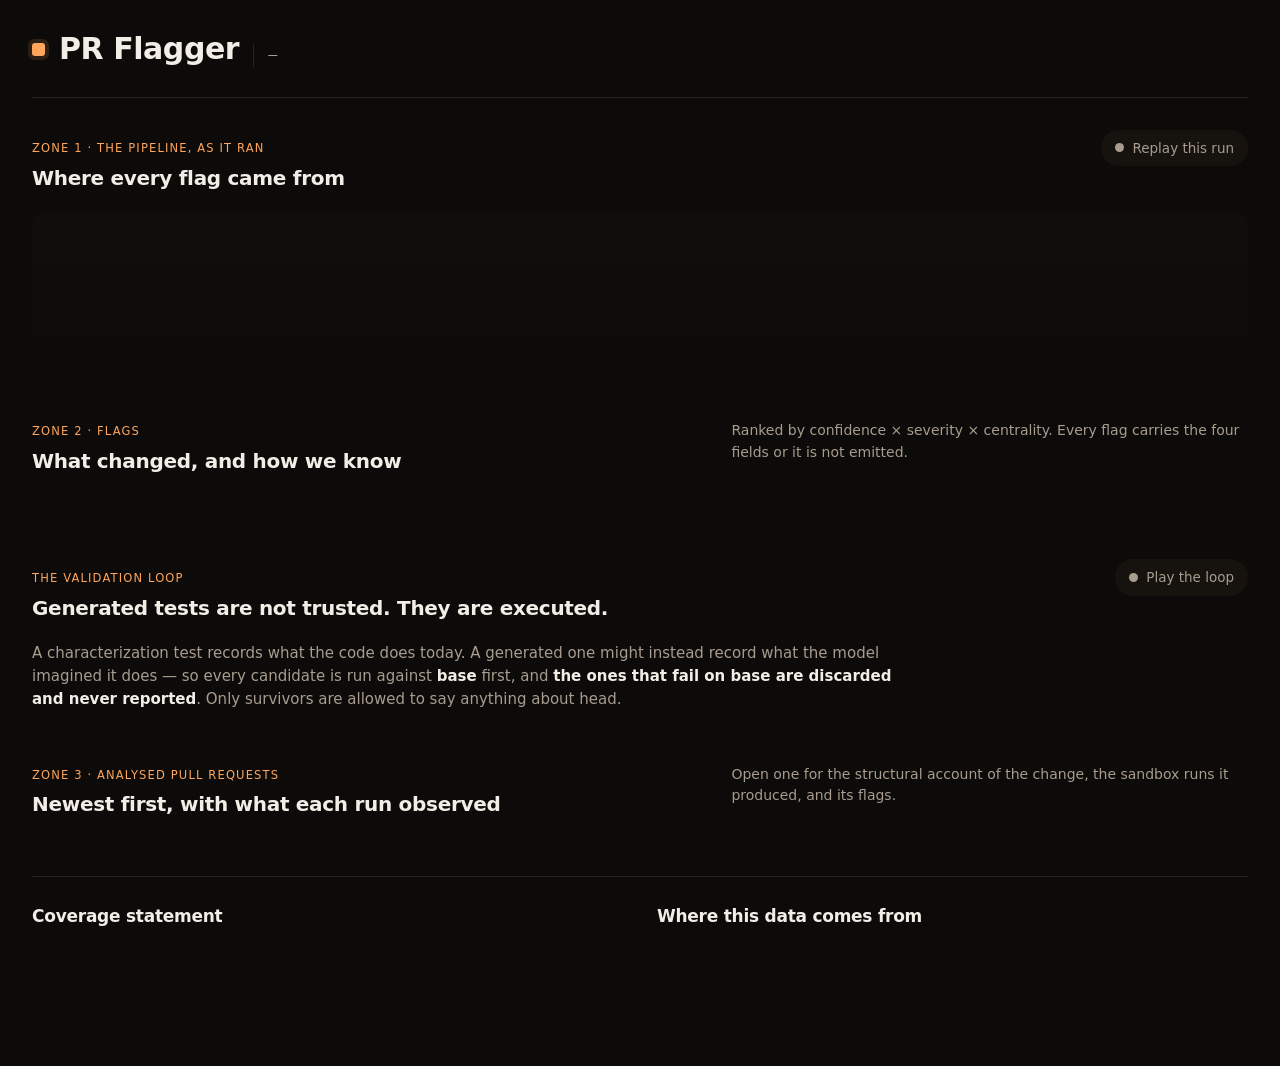
==== commit 6c9944eb: "feat(report): pr detail, sandbox replay and the validation loop Zone 3 opens onto the structural acc" ====
--- a/prflagger/report/app.html
+++ b/prflagger/report/app.html
@@ -28,6 +28,8 @@
 
 * { box-sizing: border-box; }
 
+[hidden] { display: none !important; }
+
 html { background: var(--bg); }
 
 body {
@@ -57,9 +59,9 @@
 .masthead {
   display: grid;
   grid-template-columns: minmax(0, 1fr) auto;
-  gap: 22px 56px;
+  gap: 18px 56px;
   align-items: end;
-  padding: 36px 0 20px;
+  padding: 26px 0 16px;
   border-bottom: 1px solid var(--line);
 }
 
@@ -112,7 +114,7 @@
   letter-spacing: 0.08em;
   text-transform: uppercase;
   color: var(--text-dim);
-  max-width: 14ch;
+  max-width: 16ch;
   line-height: 1.3;
 }
 
@@ -134,7 +136,7 @@
 
 /* ------------------------------------------------------------------ zones */
 
-.zone { padding: 42px 0 0; }
+.zone { padding: 32px 0 0; }
 
 .zone-head {
   display: flex;
@@ -400,7 +402,8 @@
   transition: transform 200ms ease-out, color 200ms ease-out;
 }
 
-.flag.is-open .caret { transform: rotate(90deg); color: var(--orange); }
+.flag.is-open .caret,
+.pr.is-open .caret { transform: rotate(90deg); color: var(--orange); }
 
 .flag-main { min-width: 0; }
 
@@ -614,6 +617,352 @@
   color: var(--text-dim);
   font-size: 15px;
   max-width: 70ch;
+}
+
+/* -------------------------------------------------------------- pr list */
+
+.zone-note.wide { max-width: 92ch; font-size: 15px; margin-bottom: 20px; }
+.zone-note.wide b { color: var(--text); font-weight: 600; }
+
+.pr-list { display: flex; flex-direction: column; gap: 8px; }
+
+.pr {
+  background: var(--surface);
+  border-radius: var(--radius);
+  overflow: hidden;
+}
+
+.pr.is-open { background: var(--surface-2); }
+
+.pr-row {
+  width: 100%;
+  display: grid;
+  grid-template-columns: 22px 78px minmax(0, 1fr) auto auto;
+  gap: 4px 18px;
+  align-items: center;
+  padding: 15px 22px 15px 16px;
+  text-align: left;
+}
+
+.pr-row .num-cell { font-family: var(--mono); font-size: 14.5px; color: var(--orange); }
+
+.pr-row .title { min-width: 0; }
+
+.pr-row .title b { display: block; font-weight: 600; font-size: 15.5px; }
+
+.pr-row .title span {
+  display: block;
+  font-size: 12.5px;
+  color: var(--text-dim);
+  font-family: var(--mono);
+  margin-top: 3px;
+  overflow: hidden;
+  text-overflow: ellipsis;
+  white-space: nowrap;
+}
+
+.sev-dots { display: flex; gap: 4px; align-items: center; }
+
+.sev-dots i { width: 9px; height: 9px; border-radius: 50%; display: block; }
+
+.sev-dots i.sev-1 { background: var(--red); }
+.sev-dots i.sev-08 { background: var(--orange); }
+.sev-dots i.sev-05 { background: var(--orange-mid); }
+.sev-dots i.sev-03 { background: var(--text-dim); }
+.sev-dots i.ok { background: var(--green); }
+.sev-dots i.bad { background: var(--red); }
+
+.sev-dots em {
+  font-style: normal;
+  font-size: 12.5px;
+  color: var(--text-dim);
+  font-variant-numeric: tabular-nums;
+  margin-left: 4px;
+}
+
+.pr-body { display: none; padding: 0 22px 24px; }
+
+.pr.is-open .pr-body { display: block; }
+
+.pr-grid { display: grid; grid-template-columns: minmax(0, 1fr) minmax(0, 1fr); gap: 26px; }
+
+.panel { border-top: 1px solid var(--line); padding-top: 16px; }
+
+.panel h4 {
+  margin: 0 0 10px;
+  font-size: 11.5px;
+  letter-spacing: 0.09em;
+  text-transform: uppercase;
+  color: var(--text-dim);
+  font-weight: 600;
+}
+
+.account { margin: 0; font-size: 15px; color: var(--text); }
+
+.account .n { font-variant-numeric: tabular-nums; color: var(--orange); }
+
+.sym-list {
+  margin: 12px 0 0;
+  padding: 0;
+  list-style: none;
+  font-family: var(--mono);
+  font-size: 12.5px;
+  display: flex;
+  flex-direction: column;
+  gap: 5px;
+  max-height: 220px;
+  overflow-y: auto;
+}
+
+.sym-list li { color: var(--text-dim); overflow-wrap: anywhere; }
+
+.sym-list li b { color: var(--text); font-weight: 400; }
+
+.sym-list li i { font-style: normal; color: var(--orange-mid); }
+
+#blast { width: 100%; height: auto; display: block; margin-top: 8px; }
+
+.blast-edge {
+  fill: none;
+  stroke: var(--orange-dim);
+  stroke-width: 1.4;
+}
+
+.blast-edge.is-traced { stroke: var(--orange); opacity: 0.6; }
+
+@media (prefers-reduced-motion: no-preference) {
+  .blast-edge.is-traced { animation: trace 340ms ease-out both; }
+}
+
+@keyframes trace {
+  from { stroke-dasharray: 0 400; }
+  to { stroke-dasharray: 400 0; }
+}
+
+.blast-node { fill: var(--surface); stroke: var(--line); }
+.blast-node.is-changed { fill: #241C14; stroke: var(--orange); }
+.blast-label { font: 400 11px var(--mono); fill: var(--text-dim); }
+.blast-label.is-changed { fill: var(--text); }
+
+/* --------------------------------------------------------------- sandbox run */
+
+.run { background: var(--bg); border-radius: 10px; padding: 14px 16px; margin-top: 10px; }
+
+.run-head {
+  display: flex;
+  justify-content: space-between;
+  gap: 14px;
+  flex-wrap: wrap;
+  align-items: baseline;
+}
+
+.run-head h5 { margin: 0; font-size: 14.5px; font-weight: 600; }
+
+.run-head .meta { font-size: 12.5px; color: var(--text-dim); font-family: var(--mono); }
+
+.container-facts {
+  display: grid;
+  grid-template-columns: repeat(auto-fit, minmax(104px, 1fr));
+  gap: 10px 16px;
+  margin: 12px 0 0;
+}
+
+.container-facts dt {
+  font-size: 10px;
+  letter-spacing: 0.07em;
+  text-transform: uppercase;
+  color: var(--text-dim);
+}
+
+.container-facts dd { margin: 2px 0 0; font-size: 13px; font-family: var(--mono); }
+
+.tabs { display: flex; gap: 6px; margin: 14px 0 10px; flex-wrap: wrap; align-items: center; }
+
+.tab {
+  padding: 5px 12px;
+  border-radius: 7px;
+  font-size: 13px;
+  color: var(--text-dim);
+  background: var(--surface);
+}
+
+.tab[aria-pressed="true"] { background: var(--surface-2); color: var(--text); }
+
+.transport { display: flex; gap: 8px; align-items: center; flex-wrap: wrap; margin: 0 0 10px; }
+
+.transport button {
+  padding: 5px 11px;
+  border-radius: 7px;
+  background: var(--surface);
+  color: var(--text-dim);
+  font-size: 13px;
+}
+
+.transport button:hover { color: var(--text); background: var(--surface-2); }
+
+.transport button.primary { background: var(--surface-2); color: var(--orange); min-width: 74px; }
+
+.transport .clock {
+  font-family: var(--mono);
+  font-size: 12.5px;
+  color: var(--text-dim);
+  font-variant-numeric: tabular-nums;
+  min-width: 96px;
+}
+
+.transport input[type="range"] { flex: 1 1 140px; accent-color: var(--orange); min-width: 120px; }
+
+.transport input[type="search"] {
+  flex: 1 1 160px;
+  min-width: 140px;
+  background: var(--surface);
+  border: 1px solid var(--line);
+  color: var(--text);
+  border-radius: 7px;
+  padding: 5px 10px;
+  font: 13px var(--mono);
+}
+
+.log {
+  background: #0A0806;
+  border-radius: 8px;
+  padding: 10px 0;
+  height: 288px;
+  overflow-y: auto;
+  font: 12.5px/1.5 var(--mono);
+  white-space: pre;
+  color: var(--text-dim);
+  scroll-behavior: auto;
+}
+
+.log .row { display: block; padding: 0 14px; }
+
+.log .row .t {
+  /* The timestamp gutter is text, so it takes a token that reaches AA — --orange-dim
+     is for wiring, and at 2.2:1 it would be unreadable here. */
+  color: var(--orange-mid);
+  display: inline-block;
+  width: 62px;
+  user-select: none;
+}
+
+.log .row.is-fail { color: var(--red); }
+.log .row.is-pass .v { color: var(--text-dim); }
+.log .row.is-omitted { color: var(--orange-mid); font-style: italic; }
+.log .row.is-hit { background: rgba(255, 165, 92, 0.13); color: var(--text); }
+.log .row.is-anchor { background: rgba(255, 107, 92, 0.16); color: var(--text); }
+
+.log-empty { padding: 14px; color: var(--text-dim); font: 13px var(--sans); }
+
+/* ------------------------------------------------------------ the loop panel */
+
+.loop {
+  display: grid;
+  grid-template-columns: 300px minmax(0, 1fr);
+  gap: 28px;
+  background: var(--surface);
+  border-radius: var(--radius);
+  padding: 22px 24px 24px;
+}
+
+.loop-steps { margin: 0; padding: 0; list-style: none; display: flex; flex-direction: column; gap: 2px; }
+
+.loop-steps li {
+  display: grid;
+  grid-template-columns: 26px minmax(0, 1fr);
+  gap: 10px;
+  padding: 9px 0;
+  color: var(--text-dim);
+  font-size: 14px;
+  align-items: start;
+  opacity: 0.45;
+  transition: opacity 200ms ease-out, color 200ms ease-out;
+}
+
+.loop-steps li.is-reached { opacity: 1; }
+
+.loop-steps li.is-current { color: var(--text); }
+
+.loop-steps li .n {
+  width: 24px; height: 24px; border-radius: 50%;
+  display: grid; place-items: center;
+  font: 600 12px var(--mono);
+  background: var(--surface-2);
+  color: var(--text-dim);
+}
+
+.loop-steps li.is-reached .n { background: var(--orange-dim); color: var(--text); }
+.loop-steps li.is-current .n { background: var(--orange); color: #241C14; }
+.loop-steps li.is-verdict.is-reached .n { background: var(--red); color: #241310; }
+
+.loop-steps li b { color: var(--text); font-weight: 600; }
+
+.loop-tests { display: flex; flex-direction: column; gap: 6px; min-height: 340px; }
+
+.cand {
+  display: grid;
+  grid-template-columns: 20px minmax(0, 1fr) auto;
+  gap: 12px;
+  align-items: center;
+  padding: 9px 14px;
+  border-radius: 8px;
+  background: var(--surface-2);
+  font: 13px var(--mono);
+  color: var(--text-dim);
+  transition: opacity 260ms ease-out, transform 260ms ease-out, color 200ms ease-out,
+    background 200ms ease-out;
+}
+
+.cand .mark { text-align: center; color: var(--text-dim); }
+
+.cand .name { overflow-wrap: anywhere; }
+
+.cand .note { font-size: 11.5px; color: var(--text-dim); }
+
+.cand.is-new { background: #231C14; color: var(--text); }
+.cand.is-pass { color: var(--text); }
+.cand.is-pass .mark { color: var(--green); }
+.cand.is-discarded { color: var(--text-dim); }
+.cand.is-discarded .name { text-decoration: line-through; }
+.cand.is-discarded .mark { color: var(--red); }
+.cand.is-falling { opacity: 0; transform: translateY(14px); }
+.cand.is-gone { display: none; }
+.cand.is-fail {
+  background: #221310;
+  color: var(--text);
+  box-shadow: inset 0 0 0 1px var(--red);
+}
+.cand.is-fail .mark { color: var(--red); }
+
+.loop-metrics {
+  display: flex;
+  gap: 26px;
+  flex-wrap: wrap;
+  margin: 18px 0 0;
+  padding-top: 16px;
+  border-top: 1px solid var(--line);
+}
+
+.loop-metrics div { display: flex; flex-direction: column; gap: 2px; }
+
+.loop-metrics dd, .loop-metrics .v {
+  margin: 0;
+  font-size: 21px;
+  font-variant-numeric: tabular-nums;
+}
+
+.loop-metrics .l {
+  font-size: 10.5px;
+  letter-spacing: 0.08em;
+  text-transform: uppercase;
+  color: var(--text-dim);
+}
+
+.loop-caption { margin: 14px 0 0; font-size: 13.5px; color: var(--text-dim); max-width: 78ch; }
+
+@media (max-width: 1080px) {
+  .loop { grid-template-columns: 1fr; gap: 20px; }
+  .pr-grid { grid-template-columns: 1fr; }
 }
 
 /* ------------------------------------------------------------------ footer */
@@ -708,12 +1057,34 @@
     <div class="flags" id="flags"></div>
   </section>
 
+  <section class="zone" id="zone-loop">
+    <div class="zone-head">
+      <div>
+        <span class="kicker">The validation loop</span>
+        <h2>Generated tests are not trusted. They are executed.</h2>
+      </div>
+      <div class="map-controls">
+        <button class="chip" id="loop-play" aria-pressed="false">
+          <span class="dot"></span><span id="loop-play-label">Play the loop</span>
+        </button>
+      </div>
+    </div>
+    <p class="zone-note wide">A characterization test records what the code does today.
+    A generated one might instead record what the model imagined it does — so every
+    candidate is run against <b>base</b> first, and <b>the ones that fail on base are
+    discarded and never reported</b>. Only survivors are allowed to say anything about
+    head.</p>
+    <div id="loop"></div>
+  </section>
+
   <section class="zone" id="zone-prs">
     <div class="zone-head">
       <div>
         <span class="kicker">Zone 3 · Analysed pull requests</span>
-        <h2>Runs on this repository</h2>
+        <h2>Newest first, with what each run observed</h2>
       </div>
+      <p class="zone-note">Open one for the structural account of the change, the
+      sandbox runs it produced, and its flags.</p>
     </div>
     <div id="prs"></div>
   </section>
@@ -812,10 +1183,10 @@
   const rows = [
     ["Flags", String(counts.findings), null, null],
     ["Behaviour changes", String(behaviour), null, null],
-    ["Citing a repo standard", String(counts.cited), " of " + counts.findings, null],
-    ["Pull requests analysed", String((DATA.prs || []).length), null, null],
-    ["Sandbox runs recorded", String((DATA.runs || []).length), null, null],
-    ["Generated tests discarded on base", discard, null, null],
+    ["Citing a standard", String(counts.cited), " of " + counts.findings, null],
+    ["Pull requests", String((DATA.prs || []).length), null, null],
+    ["Sandbox runs", String((DATA.runs || []).length), null, null],
+    ["Discarded on base", discard, null, null],
   ];
   const list = $("#topline");
   list.innerHTML = "";
@@ -833,7 +1204,7 @@
    spec draws it; narrow is the same graph as a single column. */
 const WIDE = {
   width: 1320,
-  height: 486,
+  height: 470,
   box: {w: 172, h: 64},
   at: {
     pr: [40, 32, 132, 64],
@@ -859,7 +1230,7 @@
   height: 1112,
   box: {w: 286, h: 60},
   at: {
-    pr: [67, 8, 286, 52],
+    pr: [67, 8, 286, 60],
     c2: [67, 84],
     c3: [67, 160],
     c1base: [67, 236],
@@ -1212,10 +1583,9 @@
     ran +
     " of " +
     nodes.length +
-    " components ran in this pass. " +
-    (broken.length
-      ? broken.map((node) => node.component + " " + node.label.toLowerCase() + ": " + node.detail).join("; ")
-      : "Click a node to filter the flags below; click a flag to light the node that produced it.");
+    " components ran in this pass" +
+    (broken.length ? ", " + broken.length + " could not" : "") +
+    ". Click a node to filter the flags below; click a flag to light the node that produced it.";
 }
 
 /* The replay is the recorded order and the recorded durations, compressed to a fixed
@@ -1459,7 +1829,7 @@
   }
   if (finding.run) {
     const run = runById(finding.run);
-    if (run) bits.push(el("span", {class: "pill " + run.outcome, text: run.outcome}));
+    if (run) bits.push(el("span", {class: "pill " + run.outcome, text: "run " + run.outcome}));
   }
   bits.forEach((bit, index) => {
     if (index) line.appendChild(el("span", {class: "sep", text: "/"}));
@@ -1551,6 +1921,18 @@
 
   const run = runById(finding.run);
   const pr = prById(finding.pr);
+  if (run && finding.log_line !== null && finding.log_line !== undefined) {
+    const jump = el("button", {
+      class: "tab",
+      style: "margin-top:12px",
+      text: "Open the run log at the line that failed",
+    });
+    jump.addEventListener("click", () => {
+      const card = $("#pr-" + finding.pr);
+      if (card && card.openRunAtLine) card.openRunAtLine(finding.run, finding.log_line);
+    });
+    evidence.appendChild(jump);
+  }
   const facts = el("dl", {class: "facts"});
   facts.append(
     fact("Produced by", NODE_LABEL[finding.node] || finding.node),
@@ -1640,43 +2022,830 @@
   findings.forEach((finding) => host.appendChild(flagCard(finding)));
 }
 
+/* ------------------------------------------------------------ sandbox replay */
+
+const FAILURE = /^(FAILED|ERROR)\b|^E\s{2,}|^_{2,}\s|AssertionError|Traceback|\bfailed\b/;
+
+function isFailureLine(text) {
+  return FAILURE.test(text);
+}
+
+function clock(seconds) {
+  const s = Math.max(0, seconds);
+  const whole = Math.floor(s);
+  const hundredths = Math.floor((s - whole) * 100);
+  return (
+    String(Math.floor(whole / 60)).padStart(2, "0") +
+    ":" +
+    String(whole % 60).padStart(2, "0") +
+    "." +
+    String(hundredths).padStart(2, "0")
+  );
+}
+
+/* One run, two ways to read it: replayed at the pace it happened, or all of it at once.
+   The replay is driven by the recorded arrival time of each line, so pausing it stops
+   the run where the container really was at that moment. */
+function runView(run) {
+  const lines = run.lines || [];
+  const duration = lines.length ? lines[lines.length - 1].t : run.wall_s;
+  const firstFailure = lines.findIndex((line) => isFailureLine(line.text));
+
+  const view = el("div", {class: "run", id: "run-" + run.id});
+  view.appendChild(
+    el("div", {class: "run-head"}, [
+      el("h5", {}, [
+        run.label,
+        " ",
+        el("span", {class: "pill " + run.outcome, text: run.outcome}),
+      ]),
+      el("span", {
+        class: "meta",
+        text:
+          "exit " +
+          run.exit_code +
+          " · " +
+          run.wall_s +
+          "s wall · " +
+          run.tests_total +
+          " tests, " +
+          run.tests_failed +
+          " failed" +
+          (run.tests_skipped ? ", " + run.tests_skipped + " skipped" : ""),
+      }),
+    ])
+  );
+
+  const facts = el("dl", {class: "container-facts"});
+  [
+    ["Image", run.image ? run.image.split(":")[1].slice(0, 12) : "—"],
+    ["Command", (run.command || []).slice(0, 2).join(" ")],
+    ["Memory cap", run.memory_mb + " MB"],
+    ["Timeout", run.timeout_s + "s"],
+    ["Network", "none"],
+    ["Root fs", "read-only"],
+    ["User", run.user],
+    ["Capabilities", run.capabilities],
+    ["PIDs", String(run.pids_limit)],
+    ["CPUs", String(run.cpus)],
+    ["Commit", (run.commit || "").slice(0, 10)],
+  ].forEach(([label, value]) => facts.appendChild(fact(label, value)));
+  view.appendChild(facts);
+
+  const tabs = el("div", {class: "tabs"});
+  const replayTab = el("button", {class: "tab", "aria-pressed": "true", text: "Replay"});
+  const logTab = el("button", {class: "tab", "aria-pressed": "false", text: "Full log"});
+  const anchorBtn = el("button", {
+    class: "tab",
+    text: firstFailure >= 0 ? "Jump to the failure" : "No failing line in this run",
+    disabled: firstFailure < 0,
+  });
+  tabs.append(replayTab, logTab);
+  view.appendChild(tabs);
+
+  const transport = el("div", {class: "transport"});
+  const playBtn = el("button", {class: "primary", text: "Play"});
+  const speedSel = el("select", {class: "speed", "aria-label": "Replay speed"});
+  [0.5, 1, 2, 4, 8, 16].forEach((rate) =>
+    speedSel.appendChild(el("option", {value: String(rate), text: rate + "×", selected: rate === 1}))
+  );
+  const scrub = el("input", {
+    type: "range",
+    min: "0",
+    max: String(Math.max(duration, 0.01)),
+    step: "0.01",
+    value: "0",
+    "aria-label": "Scrub the run",
+  });
+  const readout = el("span", {class: "clock", text: clock(0) + " / " + clock(duration)});
+  transport.append(playBtn, speedSel, scrub, readout, anchorBtn);
+
+  const search = el("div", {class: "transport", hidden: true});
+  const searchBox = el("input", {type: "search", placeholder: "Search the log", "aria-label": "Search the log"});
+  const matches = el("span", {class: "clock", text: lines.length + " lines"});
+  const anchorBtn2 = el("button", {
+    class: "tab",
+    text: firstFailure >= 0 ? "Jump to the failure" : "No failing line",
+    disabled: firstFailure < 0,
+  });
+  search.append(searchBox, matches, anchorBtn2);
+
+  view.append(transport, search);
+
+  const log = el("div", {class: "log", tabindex: "0", role: "log"});
+  view.appendChild(log);
+
+  if (!lines.length) {
+    log.appendChild(
+      el("p", {
+        class: "log-empty",
+        text:
+          "This run produced no output before it ended — which is itself the finding: " +
+          "the container was stopped at " +
+          run.wall_s +
+          "s with exit " +
+          run.exit_code +
+          ".",
+      })
+    );
+  }
+
+  let mode = "replay";
+  let playhead = 0;
+  let rendered = 0;
+  let playing = false;
+  let frame = null;
+  let last = 0;
+
+  function row(line, index) {
+    const failed = isFailureLine(line.text);
+    return el(
+      "span",
+      {
+        class: "row" + (failed ? " is-fail" : "") + (line.omitted ? " is-omitted" : ""),
+        id: "run-" + run.id + "-l" + index,
+      },
+      [el("span", {class: "t", text: clock(line.t)}), el("span", {class: "v", text: line.text})]
+    );
+  }
+
+  function renderUpTo(seconds) {
+    if (!lines.length) return;
+    let index = 0;
+    while (index < lines.length && lines[index].t <= seconds) index += 1;
+    if (index < rendered) {
+      log.innerHTML = "";
+      rendered = 0;
+    }
+    if (index && !rendered) log.innerHTML = "";
+    for (let i = rendered; i < index; i += 1) log.appendChild(row(lines[i], i));
+    if (index > rendered) log.scrollTop = log.scrollHeight;
+    rendered = index;
+    if (!index) {
+      log.innerHTML = "";
+      log.appendChild(
+        el("p", {
+          class: "log-empty",
+          text:
+            lines.length +
+            " lines were recorded over " +
+            duration.toFixed(2) +
+            "s. Press play to watch them arrive at the pace they really did, or scrub to a moment.",
+        })
+      );
+    }
+    readout.textContent = clock(seconds) + " / " + clock(duration);
+    scrub.value = String(Math.min(seconds, duration));
+  }
+
+  function tick(now) {
+    if (!playing) return;
+    const delta = (now - last) / 1000;
+    last = now;
+    playhead = Math.min(duration, playhead + delta * Number(speedSel.value));
+    renderUpTo(playhead);
+    if (playhead >= duration) {
+      pause();
+      return;
+    }
+    frame = requestAnimationFrame(tick);
+  }
+
+  function play() {
+    if (!lines.length) return;
+    if (playhead >= duration) {
+      playhead = 0;
+      log.innerHTML = "";
+      rendered = 0;
+    }
+    playing = true;
+    playBtn.textContent = "Pause";
+    last = performance.now();
+    frame = requestAnimationFrame(tick);
+  }
+
+  function pause() {
+    playing = false;
+    playBtn.textContent = playhead >= duration ? "Replay" : "Play";
+    if (frame) cancelAnimationFrame(frame);
+    frame = null;
+  }
+
+  function showAll(highlightIndex) {
+    log.innerHTML = "";
+    lines.forEach((line, index) => log.appendChild(row(line, index)));
+    rendered = lines.length;
+    applySearch();
+    if (highlightIndex !== undefined && highlightIndex >= 0) {
+      const target = log.querySelector("#run-" + run.id + "-l" + highlightIndex);
+      if (target) {
+        target.classList.add("is-anchor");
+        log.scrollTop = Math.max(0, target.offsetTop - log.clientHeight / 2);
+      }
+    }
+  }
+
+  function applySearch() {
+    const term = searchBox.value.trim().toLowerCase();
+    let hits = 0;
+    let first = null;
+    log.querySelectorAll(".row").forEach((node) => {
+      const hit = Boolean(term) && node.textContent.toLowerCase().includes(term);
+      node.classList.toggle("is-hit", hit);
+      if (hit) {
+        hits += 1;
+        if (!first) first = node;
+      }
+    });
+    matches.textContent = term ? hits + " of " + lines.length + " lines" : lines.length + " lines";
+    if (first) log.scrollTop = Math.max(0, first.offsetTop - log.clientHeight / 2);
+  }
+
+  function setMode(next, highlightIndex) {
+    mode = next;
+    replayTab.setAttribute("aria-pressed", String(mode === "replay"));
+    logTab.setAttribute("aria-pressed", String(mode === "log"));
+    transport.hidden = mode !== "replay";
+    search.hidden = mode !== "log";
+    pause();
+    if (mode === "log") showAll(highlightIndex);
+    else {
+      log.innerHTML = "";
+      rendered = 0;
+      renderUpTo(playhead);
+    }
+  }
+
+  playBtn.addEventListener("click", () => (playing ? pause() : play()));
+  scrub.addEventListener("input", () => {
+    pause();
+    playhead = Number(scrub.value);
+    renderUpTo(playhead);
+  });
+  searchBox.addEventListener("input", applySearch);
+  replayTab.addEventListener("click", () => setMode("replay"));
+  logTab.addEventListener("click", () => setMode("log"));
+  anchorBtn2.addEventListener("click", () => showAll(firstFailure));
+  anchorBtn.addEventListener("click", () => {
+    if (firstFailure < 0) return;
+    if (mode === "replay") {
+      pause();
+      playhead = lines[firstFailure].t;
+      log.innerHTML = "";
+      rendered = 0;
+      renderUpTo(playhead);
+      const target = log.querySelector("#run-" + run.id + "-l" + firstFailure);
+      if (target) {
+        target.classList.add("is-anchor");
+        log.scrollTop = Math.max(0, target.offsetTop - log.clientHeight / 2);
+      }
+    } else {
+      showAll(firstFailure);
+    }
+  });
+
+  renderUpTo(0);
+  view.openAtLine = (index) => setMode("log", index);
+  return view;
+}
+
 /* ---------------------------------------------------------------------- prs */
+
+function severityDots(pr) {
+  const findings = (DATA.findings || []).filter((finding) => (pr.finding_ids || []).includes(finding.id));
+  const buckets = {"sev-1": 0, "sev-08": 0, "sev-05": 0, "sev-03": 0};
+  findings.forEach((finding) => {
+    buckets[severityClass(finding.severity)] += 1;
+  });
+  const wrap = el("span", {
+    class: "sev-dots",
+    title: Object.keys(buckets)
+      .filter((key) => buckets[key])
+      .map((key) => buckets[key] + " at severity " + {"sev-1": "1.0", "sev-08": "0.8", "sev-05": "0.5", "sev-03": "0.3"}[key])
+      .join(", "),
+  });
+  Object.keys(buckets).forEach((key) => {
+    for (let i = 0; i < Math.min(buckets[key], 6); i += 1) wrap.appendChild(el("i", {class: key}));
+  });
+  wrap.appendChild(el("em", {text: findings.length + " flag" + (findings.length === 1 ? "" : "s")}));
+  return wrap;
+}
+
+/* One dot per recorded run rather than a single worst-case word: a pass, a timeout and
+   an OOM in the same pass are three facts, and collapsing them into "failed" would read
+   as a verdict on the pull request. */
+function runOutcomes(runs) {
+  if (!runs.length) return el("span", {class: "pill", text: "no run recorded"});
+  const tally = {};
+  runs.forEach((run) => {
+    tally[run.outcome] = (tally[run.outcome] || 0) + 1;
+  });
+  const wrap = el("span", {
+    class: "sev-dots",
+    title: Object.keys(tally)
+      .map((outcome) => tally[outcome] + " × " + outcome)
+      .join(", "),
+  });
+  runs.forEach((run) => {
+    wrap.appendChild(
+      el("i", {class: run.outcome === "passed" ? "ok" : "bad", title: run.label + ": " + run.outcome})
+    );
+  });
+  wrap.appendChild(el("em", {text: runs.length + " run" + (runs.length === 1 ? "" : "s")}));
+  return wrap;
+}
 
 function renderPrs() {
   const host = $("#prs");
   host.innerHTML = "";
   const prs = DATA.prs || [];
   if (!prs.length) {
-    host.appendChild(el("p", {class: "empty", text: "No pull requests have been analysed in this run."}));
+    host.appendChild(
+      el("p", {
+        class: "empty",
+        text: "No pull requests were analysed in this run, so there is nothing here to read.",
+      })
+    );
     return;
   }
-  const table = el("table", {class: "plain"});
-  prs.forEach((pr) => {
-    table.appendChild(
-      el("tr", {}, [
-        el("td", {class: "k", text: "#" + pr.number}),
-        el("td", {class: "v"}, [
-          el("div", {text: pr.title}),
-          el("div", {
-            class: "mono",
-            style: "font-size:12.5px;color:var(--text-dim);margin-top:3px",
-            text:
-              pr.author +
-              " · " +
-              (pr.merged_at || "").slice(0, 10) +
-              " · +" +
-              pr.insertions +
-              "/-" +
-              pr.deletions +
-              " · " +
-              pr.finding_ids.length +
-              " flag(s)",
-          }),
-        ]),
+  const list = el("div", {class: "pr-list"});
+  prs.forEach((pr) => list.appendChild(prRow(pr)));
+  host.appendChild(list);
+}
+
+function prRow(pr) {
+  const card = el("article", {class: "pr", id: "pr-" + pr.number});
+  const runs = (DATA.runs || []).filter((run) => (pr.run_ids || []).includes(run.id));
+  const worst = runs.find((run) => run.outcome !== "passed");
+  const row = el("button", {class: "pr-row", "aria-expanded": "false"}, [
+    el("span", {class: "caret"}, [caretIcon()]),
+    el("span", {class: "num-cell", text: "#" + pr.number}),
+    el("span", {class: "title"}, [
+      el("b", {text: pr.title}),
+      el("span", {
+        text:
+          pr.author +
+          "  ·  " +
+          (pr.merged_at || "").slice(0, 10) +
+          "  ·  " +
+          pr.head.slice(0, 10) +
+          "  ·  +" +
+          pr.insertions +
+          "/−" +
+          pr.deletions +
+          " over " +
+          (pr.files_changed || []).length +
+          " files",
+      }),
+    ]),
+    severityDots(pr),
+    runOutcomes(runs),
+  ]);
+
+  const body = el("div", {class: "pr-body"});
+  let built = false;
+  row.addEventListener("click", () => {
+    const open = !card.classList.contains("is-open");
+    card.classList.toggle("is-open", open);
+    row.setAttribute("aria-expanded", String(open));
+    if (open && !built) {
+      built = true;
+      buildPrBody(body, pr, runs);
+    }
+  });
+  card.append(row, body);
+  card.openRunAtLine = (runId, lineIndex) => {
+    if (!card.classList.contains("is-open")) row.click();
+    const view = body.querySelector("#run-" + runId);
+    if (view && view.openAtLine) {
+      view.openAtLine(lineIndex);
+      view.scrollIntoView({block: "center"});
+    }
+  };
+  return card;
+}
+
+function buildPrBody(body, pr, runs) {
+  const grid = el("div", {class: "pr-grid"});
+
+  // 1. the structural account: counts and names, no prose summary of intent
+  const account = el("div", {class: "panel"}, [el("h4", {text: "What this change touches"})]);
+  const changed = pr.changed_symbols || [];
+  const callers = pr.callers || [];
+  const sentence = el("p", {class: "account"});
+  sentence.append(
+    el("span", {class: "n", text: "+" + pr.insertions}),
+    " added and ",
+    el("span", {class: "n", text: "−" + pr.deletions}),
+    " removed across ",
+    el("span", {class: "n", text: String((pr.files_changed || []).length)}),
+    " files. ",
+    el("span", {class: "n", text: String(changed.length)}),
+    " symbol" + (changed.length === 1 ? "" : "s") + " overlap the changed lines; the call graph reaches ",
+    el("span", {class: "n", text: String(callers.length)}),
+    " more within " + pr.hops + " hops."
+  );
+  account.appendChild(sentence);
+
+  const files = el("ul", {class: "sym-list"});
+  (pr.files_changed || []).slice(0, 12).forEach((file) => {
+    files.appendChild(
+      el("li", {}, [
+        el("b", {text: file.path}),
+        " ",
+        el("i", {text: "+" + file.insertions + "/−" + file.deletions}),
       ])
     );
   });
-  host.appendChild(table);
+  if ((pr.files_changed || []).length > 12) {
+    files.appendChild(el("li", {text: "+" + ((pr.files_changed || []).length - 12) + " more files"}));
+  }
+  account.appendChild(files);
+
+  const symbols = el("ul", {class: "sym-list"});
+  changed.slice(0, 14).forEach((symbol) => {
+    symbols.appendChild(
+      el("li", {}, [
+        el("b", {text: symbol.fqn}),
+        " ",
+        el("i", {text: symbol.kind + " · " + symbol.file + ":" + symbol.line_start}),
+      ])
+    );
+  });
+  if (changed.length > 14) {
+    symbols.appendChild(el("li", {text: "+" + (changed.length - 14) + " more changed symbols"}));
+  }
+  if (changed.length) {
+    account.appendChild(el("h4", {text: "Changed symbols", style: "margin-top:16px"}));
+    account.appendChild(symbols);
+  }
+  grid.appendChild(account);
+
+  // 2. the blast radius, drawn from the real call edges
+  const blast = el("div", {class: "panel"}, [el("h4", {text: "Blast radius, traced outward"})]);
+  const drawing = blastRadius(pr);
+  if (drawing) {
+    blast.appendChild(drawing);
+    blast.appendChild(
+      el("p", {
+        class: "loop-caption",
+        text:
+          "Each edge is a call the graph resolved, not an illustration. Callers are why a " +
+          "change to a private symbol still reaches the public surface.",
+      })
+    );
+  } else {
+    blast.appendChild(
+      el("p", {
+        class: "loop-caption",
+        text:
+          "No call edges inside this radius: the changed symbols have no callers the graph " +
+          "could resolve within " + pr.hops + " hops.",
+      })
+    );
+  }
+  grid.appendChild(blast);
+  body.appendChild(grid);
+
+  // 3. the runs
+  if (runs.length) {
+    const panel = el("div", {class: "panel", style: "margin-top:24px"}, [
+      el("h4", {text: "Sandbox runs, replayable"}),
+    ]);
+    runs.forEach((run) => panel.appendChild(runView(run)));
+    body.appendChild(panel);
+  }
+
+  // 4. its flags, which live in zone 2 — link rather than duplicate
+  const mine = (DATA.findings || []).filter((finding) => (pr.finding_ids || []).includes(finding.id));
+  const flags = el("div", {class: "panel", style: "margin-top:24px"}, [
+    el("h4", {text: "Flags from this pull request"}),
+  ]);
+  if (!mine.length) {
+    flags.appendChild(
+      el("p", {
+        class: "loop-caption",
+        text:
+          "No flags from this pull request. That is not an approval: it means the probes that " +
+          "ran measured no change they could cite a standard for.",
+      })
+    );
+  } else {
+    const list = el("ul", {class: "sym-list", style: "max-height:none"});
+    mine.forEach((finding) => {
+      const link = el("button", {
+        class: "tab",
+        style: "font-family:var(--mono);font-size:12.5px",
+        text: (KIND_LABEL[finding.kind] || finding.kind) + " · " + finding.symbol,
+      });
+      link.addEventListener("click", () => openFlag(finding.id));
+      list.appendChild(el("li", {}, [link]));
+    });
+    flags.appendChild(list);
+  }
+  body.appendChild(flags);
+}
+
+/* The blast radius as the traversal that produced it: changed symbols on the left,
+   the callers the graph reached on the right, one edge per resolved call. */
+function blastRadius(pr) {
+  const changed = (pr.changed_symbols || []).map((symbol) => symbol.fqn);
+  const edges = (pr.edges || []).filter(([caller, callee]) => changed.includes(callee) && caller !== callee);
+  if (!edges.length) return null;
+
+  const shownChanged = [];
+  const shownCallers = [];
+  const pairs = [];
+  edges.forEach(([caller, callee]) => {
+    if (shownChanged.indexOf(callee) === -1) {
+      if (shownChanged.length >= 5) return;
+      shownChanged.push(callee);
+    }
+    if (shownCallers.indexOf(caller) === -1) {
+      if (shownCallers.length >= 9) return;
+      shownCallers.push(caller);
+    }
+    pairs.push([caller, callee]);
+  });
+  if (!pairs.length) return null;
+
+  const rowH = 30;
+  const height = Math.max(shownChanged.length, shownCallers.length) * rowH + 30;
+  const node = document.createElementNS(SVG_NS, "svg");
+  node.setAttribute("viewBox", "0 0 640 " + height);
+  node.setAttribute("id", "blast");
+  node.setAttribute("role", "img");
+  node.setAttribute(
+    "aria-label",
+    pairs.length + " resolved call edges from " + shownCallers.length + " callers into " + shownChanged.length + " changed symbols"
+  );
+
+  const yFor = (list, name) => 26 + list.indexOf(name) * rowH;
+  pairs.forEach(([caller, callee], index) => {
+    const y1 = yFor(shownCallers, caller) + 10;
+    const y2 = yFor(shownChanged, callee) + 10;
+    node.appendChild(
+      svg("path", {
+        class: "blast-edge is-traced",
+        d: `M 376 ${y1} C 320 ${y1}, 300 ${y2}, 244 ${y2}`,
+        style: "animation-delay:" + index * 45 + "ms",
+      })
+    );
+  });
+
+  shownChanged.forEach((name) => {
+    const y = yFor(shownChanged, name);
+    node.appendChild(
+      svg("rect", {class: "blast-node is-changed", x: 4, y: y, width: 240, height: 20, rx: 5})
+    );
+    node.appendChild(
+      svg("text", {class: "blast-label is-changed", x: 12, y: y + 14, text: shortFqn(name, 32)})
+    );
+  });
+  shownCallers.forEach((name) => {
+    const y = yFor(shownCallers, name);
+    node.appendChild(svg("rect", {class: "blast-node", x: 376, y: y, width: 258, height: 20, rx: 5}));
+    node.appendChild(svg("text", {class: "blast-label", x: 384, y: y + 14, text: shortFqn(name, 34)}));
+  });
+  return node;
+}
+
+function shortFqn(fqn, room) {
+  if (fqn.length <= room) return fqn;
+  const parts = fqn.split(".");
+  const tail = parts.slice(-2).join(".");
+  return tail.length <= room ? "…" + tail : "…" + tail.slice(tail.length - room + 1);
+}
+
+function openFlag(id) {
+  const finding = (DATA.findings || []).find((item) => item.id === id);
+  if (!finding) return;
+  state.node = null;
+  state.kinds.clear();
+  state.openFlags.add(id);
+  renderFilters();
+  renderFlags();
+  renderMap();
+  const card = $("#flag-" + id);
+  if (card) {
+    card.scrollIntoView({block: "center"});
+    highlightNode(finding.node);
+  }
+}
+
+/* ------------------------------------------------------------ validation loop */
+
+function renderLoop() {
+  const host = $("#loop");
+  host.innerHTML = "";
+  const round = (DATA.validation || [])[0];
+  if (!round) {
+    host.appendChild(
+      el("p", {
+        class: "empty",
+        text:
+          "No characterization ran in this pass, so there is no loop to show. Without it, " +
+          "nothing here reports a behaviour change: the probes measured structure only.",
+      })
+    );
+    $("#loop-play").hidden = true;
+    return;
+  }
+
+  const generated = round.generated || [];
+  const discarded = (round.base_failed || []).map((row) => row.name);
+  const survivors = round.survivors || [];
+  const headFailed = (round.head_failed || []).map((row) => row.name);
+  const regenerated = survivors.filter((name) => generated.indexOf(name) === -1);
+  const seen = generated.length + regenerated.length;
+
+  const steps = [
+    ["Generate", generated.length + " candidate tests for " + round.symbol, false],
+    ["Run on base", "all " + generated.length + " executed in a container at base", false],
+    [
+      "Discard",
+      discarded.length + " failed on base — the generator imagined that behaviour",
+      false,
+    ],
+    [
+      "Regenerate",
+      regenerated.length + " rewritten with the real failure output fed back",
+      false,
+    ],
+    ["Run on head", survivors.length + " survivors executed at head", false],
+    [
+      "The finding",
+      headFailed.length + " passed on base and failed on head",
+      true,
+    ],
+  ];
+
+  const list = el("ol", {class: "loop-steps"});
+  steps.forEach(([label, detail, verdict], index) => {
+    list.appendChild(
+      el("li", {class: "step" + (verdict ? " is-verdict" : ""), "data-step": index}, [
+        el("span", {class: "n", text: String(index + 1)}),
+        el("span", {}, [el("b", {text: label}), document.createTextNode(" — " + detail)]),
+      ])
+    );
+  });
+
+  const tests = el("div", {class: "loop-tests"});
+  const rows = {};
+  generated.concat(regenerated).forEach((name) => {
+    const isRegen = regenerated.indexOf(name) !== -1;
+    const row = el("div", {class: "cand", "data-name": name, "data-regen": isRegen ? "true" : null}, [
+      el("span", {class: "mark", text: "·"}),
+      el("span", {class: "name", text: name}),
+      el("span", {class: "note", text: isRegen ? "regenerated" : "candidate"}),
+    ]);
+    rows[name] = row;
+    tests.appendChild(row);
+  });
+
+  const panel = el("div", {class: "loop"}, [list, tests]);
+  host.appendChild(panel);
+
+  const metrics = el("div", {class: "loop-metrics"});
+  [
+    [Math.round(round.discard_rate * 100) + "%", "discard rate, measured"],
+    [discarded.length + " of " + seen, "candidates discarded on base"],
+    [String(survivors.length), "survivors allowed to test head"],
+    [String(headFailed.length), "flagged as a behaviour change"],
+    [(round.duration_s || 0) + "s", "container time, base and head"],
+  ].forEach(([value, label]) => {
+    metrics.appendChild(
+      el("div", {}, [el("span", {class: "v", text: value}), el("span", {class: "l", text: label})])
+    );
+  });
+  host.appendChild(metrics);
+
+  host.appendChild(
+    el("p", {class: "loop-caption"}, [
+      "Tests that fail on base are discarded, never reported — that is what the ",
+      el("b", {text: Math.round(round.discard_rate * 100) + "% discard rate"}),
+      " counts. The " +
+        headFailed.length +
+        " that survived base and then failed on head is the only thing this loop reports, and it " +
+        "cites the nodeid and assertion diff from the run you can replay above.",
+      round.head_run
+        ? (() => {
+            const link = el("button", {class: "tab", style: "margin-left:8px", text: "Open the head run"});
+            link.addEventListener("click", () => {
+              const finding = (DATA.findings || []).find((item) => item.run === round.head_run);
+              if (finding) openFlag(finding.id);
+            });
+            return link;
+          })()
+        : null,
+    ])
+  );
+
+  function apply(stage, full) {
+    list.querySelectorAll("li").forEach((li, index) => {
+      li.classList.toggle("is-reached", index <= stage);
+      li.classList.toggle("is-current", index === stage);
+    });
+    Object.keys(rows).forEach((name) => {
+      const row = rows[name];
+      const isRegen = row.getAttribute("data-regen") === "true";
+      row.classList.remove("is-pass", "is-discarded", "is-falling", "is-gone", "is-fail", "is-new");
+      const mark = row.querySelector(".mark");
+      const note = row.querySelector(".note");
+      if (isRegen) {
+        if (stage < 3 && !full) {
+          row.classList.add("is-gone");
+          return;
+        }
+        row.classList.add("is-new");
+        note.textContent = "regenerated from the real failure";
+      }
+      if (stage === 0) {
+        mark.textContent = "·";
+        if (!isRegen) note.textContent = "candidate";
+        return;
+      }
+      const failedBase = discarded.indexOf(name) !== -1;
+      if (stage === 1) {
+        mark.textContent = "·";
+        note.textContent = "running on base";
+        return;
+      }
+      if (failedBase) {
+        row.classList.add("is-discarded");
+        mark.textContent = "×";
+        note.textContent = "failed on base — discarded, never reported";
+        if (stage >= 3 && !full) row.classList.add("is-gone");
+        return;
+      }
+      if (stage === 2 || stage === 3) {
+        row.classList.add("is-pass");
+        mark.textContent = "✓";
+        if (!isRegen) note.textContent = "passed on base";
+        return;
+      }
+      if (stage === 4) {
+        row.classList.add("is-pass");
+        mark.textContent = "✓";
+        note.textContent = "running on head";
+        return;
+      }
+      if (headFailed.indexOf(name) !== -1) {
+        row.classList.add("is-fail");
+        mark.textContent = "!";
+        note.textContent = "failed on head — reported";
+      } else {
+        row.classList.add("is-pass");
+        mark.textContent = "✓";
+        note.textContent = "unchanged at head";
+      }
+    });
+  }
+
+  let timers = [];
+  let playing = false;
+  const button = $("#loop-play");
+  const label = $("#loop-play-label");
+
+  function stop() {
+    timers.forEach(clearTimeout);
+    timers = [];
+    playing = false;
+    button.setAttribute("aria-pressed", "false");
+    label.textContent = "Play the loop";
+  }
+
+  function start() {
+    const reduce = window.matchMedia("(prefers-reduced-motion: reduce)").matches;
+    if (reduce) {
+      apply(steps.length - 1, true);
+      return;
+    }
+    playing = true;
+    button.setAttribute("aria-pressed", "true");
+    label.textContent = "Stop";
+    apply(0);
+    steps.forEach((_, index) => {
+      if (!index) return;
+      timers.push(
+        setTimeout(() => {
+          if (index === 3) {
+            // The discarded rows fall away before the regenerated ones arrive.
+            Object.keys(rows).forEach((name) => {
+              if (discarded.indexOf(name) !== -1) rows[name].classList.add("is-falling");
+            });
+            setTimeout(() => apply(index), 280);
+            return;
+          }
+          apply(index);
+          if (index === steps.length - 1) stop();
+        }, index * 1100)
+      );
+    });
+  }
+
+  button.onclick = () => (playing ? (stop(), apply(steps.length - 1, true)) : start());
+  apply(steps.length - 1, true);
 }
 
 /* ------------------------------------------------------------------- footer */
@@ -1736,6 +2905,7 @@
 renderLegend();
 renderFilters();
 renderFlags();
+renderLoop();
 renderPrs();
 renderFooter();
 
